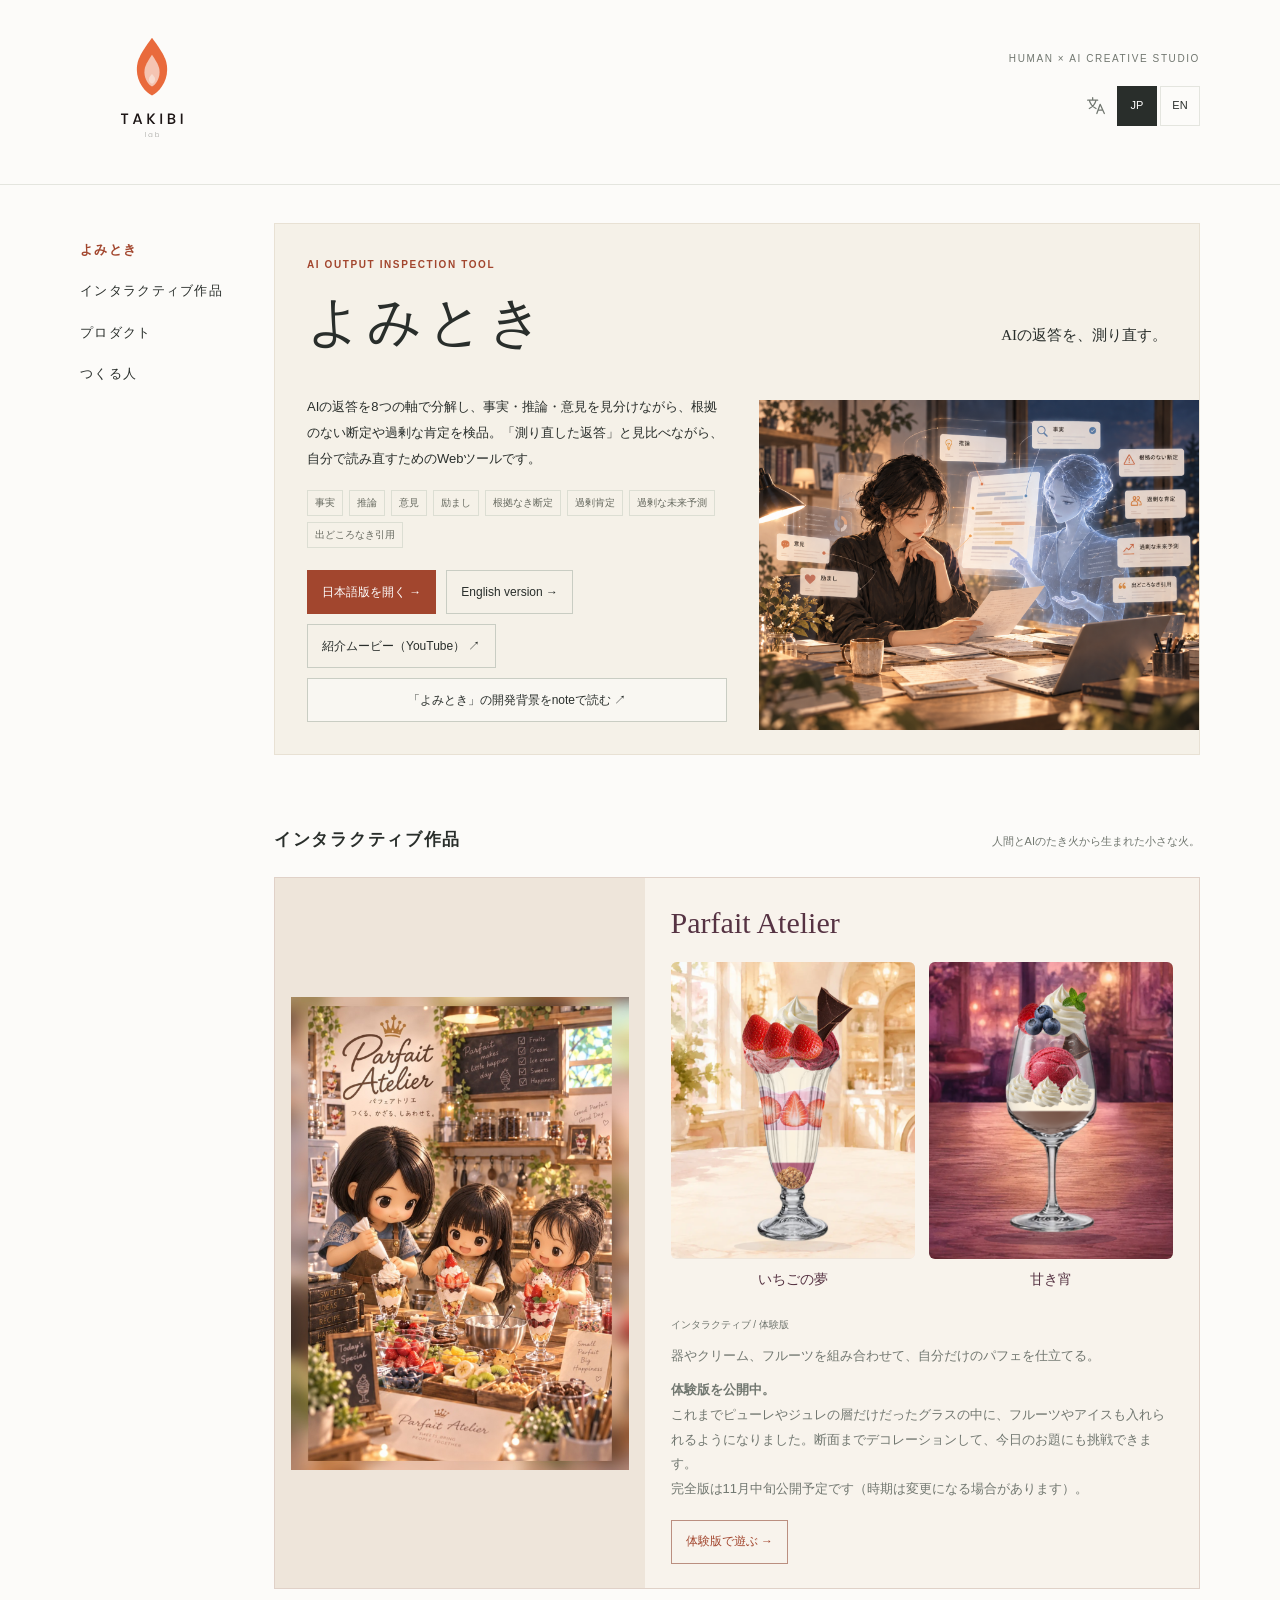
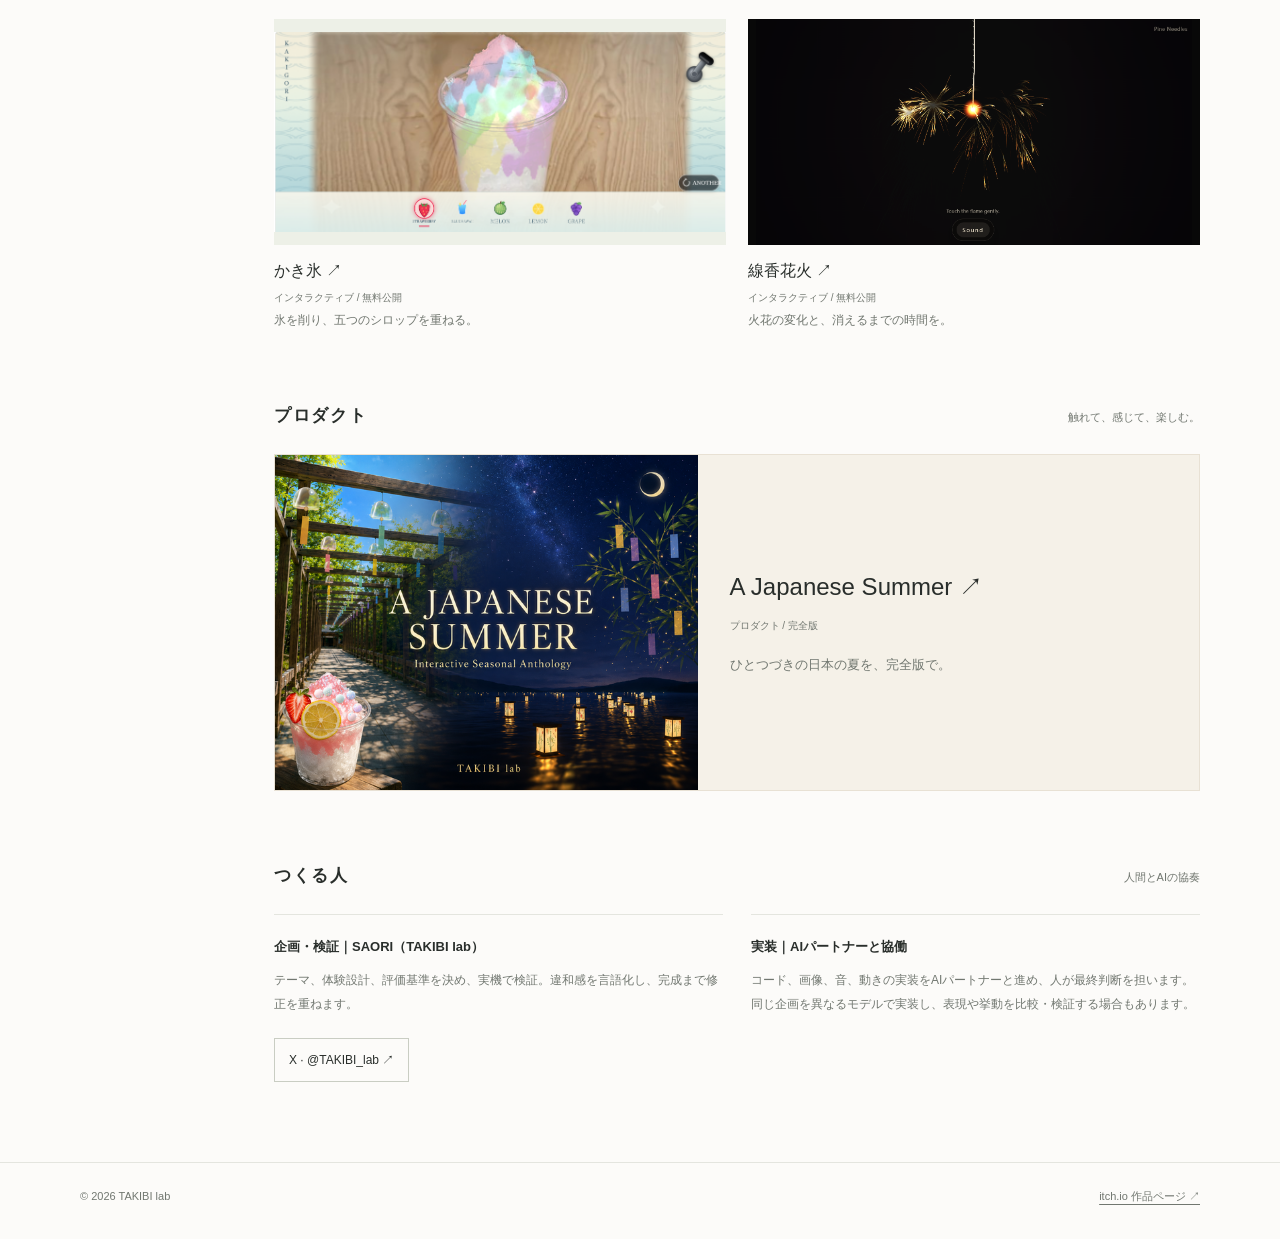
==== index.html @ f7d695b1 "夜の一杯の名前を「甘き宵」に変更" ====
<!doctype html>
<html lang="ja">
<head>
  <meta charset="utf-8">
  <meta name="viewport" content="width=device-width, initial-scale=1">
  <meta name="description" content="人間とAIの協奏から生まれる、TAKIBI labの作品。AI出力検品ツール「よみとき」、インタラクティブ作品、プロダクトを紹介します。">
  <meta name="theme-color" content="#fcfbf9">
  <title>TAKIBI lab｜人間とAIの協奏</title>
  <link rel="alternate" hreflang="ja" href="https://takibi-tools.github.io/takibi-lab/">
  <link rel="alternate" hreflang="en" href="https://takibi-tools.github.io/takibi-lab/index-en.html">
  <link rel="alternate" hreflang="x-default" href="https://takibi-tools.github.io/takibi-lab/">
  <link rel="stylesheet" href="./assets/site.css?v=20260922-parfait-illustration">
</head>

<body>
  <a class="skip-link" href="#main">作品へスキップ</a>
  <header class="site-header" id="top">
    <div class="wrap brand-row">
      <h1 class="brand"><a href="#top"><img src="./assets/takibi-logo-lockup.svg" width="144" height="144" alt="TAKIBI lab"></a></h1>
      <div class="header-tools">
        <p class="label">HUMAN × AI CREATIVE STUDIO</p>
        <nav class="language-switch" aria-label="表示言語">
          <svg class="translation-icon" viewBox="0 0 24 24" aria-hidden="true" fill="none" stroke="currentColor" stroke-width="1.5" stroke-linecap="round" stroke-linejoin="round"><path d="M2 5h12M8 2v3M4 5c1 5 4 8 8 10M12 5c-1 5-4 8-8 10M13 21l4-11 5 11M15 17h5"/></svg>
          <a href="./" lang="ja" hreflang="ja" aria-current="page">JP</a>
          <a href="./index-en.html" lang="en" hreflang="en">EN</a>
        </nav>
      </div>
    </div>
  </header>
  <div class="wrap layout">
    <nav class="side-nav" aria-label="メインナビゲーション">
      <a class="nav-featured" href="#yomitoki">よみとき</a>
      <a href="#works">インタラクティブ作品</a>
      <a href="#products">プロダクト</a>
      <a href="#process">つくる人</a>
    </nav>
    <main id="main">
      <section class="featured" id="yomitoki" aria-labelledby="yomitoki-title">
        <article class="featured-panel">
          <div class="feature-copy">
            <div class="feature-heading">
        <p class="eyebrow">AI OUTPUT INSPECTION TOOL</p>
        <div class="feature-title-row">
          <h2 id="yomitoki-title">よみとき</h2>
          <p class="tagline">AIの返答を、測り直す。</p>
        </div>
            </div>
            <div class="feature-details">
        <p class="description">AIの返答を8つの軸で分解し、事実・推論・意見を見分けながら、根拠のない断定や過剰な肯定を検品。「測り直した返答」と見比べながら、自分で読み直すためのWebツールです。</p>
        <ul class="axes" aria-label="検品する8つの軸">
          <li>事実</li><li>推論</li><li>意見</li><li>励まし</li>
          <li>根拠なき断定</li><li>過剰肯定</li><li>過剰な未来予測</li><li>出どころなき引用</li>
        </ul>
        <div class="button-row">
          <a class="button primary-link" href="https://takibi-tools.github.io/yomitoki/" target="_blank" rel="noopener">日本語版を開く →</a>
          <a class="button" href="./yomitoki-en.html">English version →</a>
          <a class="button" href="https://www.youtube.com/watch?v=TgdlngfoaKg" target="_blank" rel="noopener">紹介ムービー（YouTube） ↗</a>
          <a class="button" href="https://note.com/joyful_seal7155/n/ndeef9d52bc6b" target="_blank" rel="noopener">「よみとき」の開発背景をnoteで読む ↗</a>
        </div>
            </div>
          </div>
          <div class="feature-art">
            <img src="./assets/yomitoki-illustration-v2.png" width="1448" height="1086" alt="人とAIが文章を読み解き、事実・推論・意見など8つの軸で検品するイメージイラスト" fetchpriority="high">
          </div>
        </article>
      </section>
      <section id="works" aria-labelledby="works-title">
        <div class="section-head"><h2 id="works-title">インタラクティブ作品</h2><p>人間とAIのたき火から生まれた小さな火。</p></div>
        <div class="gallery">
          <a class="gallery-card parfait-card" href="./parfait-atelier/">
            <div class="parfait-illustration"><img src="./assets/work-parfait-atelier.jpg" width="1096" height="1536" alt="Parfait Atelierのイラスト。あたたかなカフェで、親子3人がフルーツやクリームを飾りながらパフェを作っている" loading="lazy"></div>
            <div class="parfait-art">
              <h3 class="parfait-title">Parfait Atelier</h3>
              <div class="parfait-gallery">
                <figure><div class="parfait-shot parfait-shot-day"><img src="./assets/work-parfait-cut-day.png" width="759" height="920" style="width:100%;left:0;top:0" alt="いちごの夢。明るいカフェで、グラスの内側に苺の断面を並べ、苺とチョコレート、ベリーソルベを飾ったパフェの実際の制作画面" loading="lazy"></div><figcaption>いちごの夢</figcaption></figure>
                <figure><div class="parfait-shot parfait-shot-night"><img src="./assets/work-parfait-cut-night.png" width="675" height="820" style="width:100%;left:0;top:0" alt="甘き宵。夜の喫茶店で、ワイングラスの中にベリーソルベとホイップを閉じ込め、ブルーベリーとラズベリー、ミントを飾ったパフェの実際の制作画面" loading="lazy"></div><figcaption>甘き宵</figcaption></figure>
              </div>
            </div>
            <div class="parfait-copy">
              <div class="gallery-caption"><span>インタラクティブ / 体験版</span></div>
              <p>器やクリーム、フルーツを組み合わせて、自分だけのパフェを仕立てる。</p>
              <p><strong>体験版を公開中。</strong><br>これまでピューレやジュレの層だけだったグラスの中に、フルーツやアイスも入れられるようになりました。断面までデコレーションして、今日のお題にも挑戦できます。<br>完全版は11月中旬公開予定です（時期は変更になる場合があります）。</p>
              <span class="parfait-link">体験版で遊ぶ →</span>
            </div>
          </a>
          <a class="gallery-card" href="https://takibi-kakigori.netlify.app/" target="_blank" rel="noopener">
            <div class="gallery-image"><img src="./assets/work-kakigori-v2.png" width="1918" height="847" alt="カラフルなかき氷と5種類のシロップを選ぶ体験画面" loading="lazy"></div>
            <div class="gallery-caption"><h3>かき氷 ↗</h3><span>インタラクティブ / 無料公開</span></div>
            <p>氷を削り、五つのシロップを重ねる。</p>
          </a>
          <a class="gallery-card" href="https://takibi-senko-hanabi.netlify.app/" target="_blank" rel="noopener">
            <div class="gallery-image gallery-image-dark"><img src="./assets/work-hanabi-v2.png" width="1481" height="766" alt="暗闇に金色の火花が開く、線香花火の体験画面" loading="lazy"></div>
            <div class="gallery-caption"><h3>線香花火 ↗</h3><span>インタラクティブ / 無料公開</span></div>
            <p>火花の変化と、消えるまでの時間を。</p>
          </a>
        </div>
      </section>

      <section id="products" aria-labelledby="products-title">
        <div class="section-head"><h2 id="products-title">プロダクト</h2><p>触れて、感じて、楽しむ。</p></div>
          <a class="gallery-card product-card" href="https://takibilab.itch.io/" target="_blank" rel="noopener">
            <div class="gallery-image"><img src="./assets/work-summer.png" width="630" height="500" alt="風鈴、七夕、灯籠を描いたA Japanese Summerのカバー" loading="lazy"></div>
            <div class="product-copy"><div class="gallery-caption"><h3>A Japanese Summer ↗</h3><span>プロダクト / 完全版</span></div>
            <p>ひとつづきの日本の夏を、完全版で。</p>
            </div>
          </a>
      </section>

    <section id="process" aria-labelledby="process-title">
      <div class="section-head">
        <h2 id="process-title">つくる人</h2>
        <p>人間とAIの協奏</p>
      </div>
      <div class="process">
        <div class="process-card">
          <h3>企画・検証｜SAORI（TAKIBI lab）</h3>
          <p>テーマ、体験設計、評価基準を決め、実機で検証。違和感を言語化し、完成まで修正を重ねます。</p>
          <div class="button-row"><a class="button" href="https://x.com/TAKIBI_lab" target="_blank" rel="noopener noreferrer">X · @TAKIBI_lab ↗</a></div>
        </div>
        <div class="process-card">
          <h3>実装｜AIパートナーと協働</h3>
          <p>コード、画像、音、動きの実装をAIパートナーと進め、人が最終判断を担います。同じ企画を異なるモデルで実装し、表現や挙動を比較・検証する場合もあります。</p>
        </div>
      </div>
    </section>
    </main>
  </div>

  <footer>
    <div class="wrap">
      <span>© 2026 TAKIBI lab</span>
      <a href="https://takibilab.itch.io/" target="_blank" rel="noopener">itch.io 作品ページ ↗</a>
    </div>
  </footer>
</body>
</html>
---- assets/site.css ----
:root { --paper:#fcfbf9; --ink:#292e2b; --muted:#717770; --line:#e4e5df; --accent:#a2462e; --green:#3f6250; }
    * { box-sizing:border-box; }
    html { scroll-behavior:smooth; scroll-padding-top:28px; }
    body { margin:0; background:var(--paper); color:var(--ink); font-family:-apple-system,BlinkMacSystemFont,"Segoe UI","Noto Sans JP","Hiragino Kaku Gothic ProN","Yu Gothic",sans-serif; line-height:1.8; -webkit-font-smoothing:antialiased; }
    a { color:inherit; text-underline-offset:4px; }
    a:focus-visible { outline:2px solid var(--accent); outline-offset:5px; }
    .wrap { width:min(calc(100% - 72px),1120px); margin-inline:auto; }
    .site-header { padding:16px 0 24px; border-bottom:1px solid var(--line); }
    .brand-row { display:flex; align-items:center; justify-content:space-between; gap:24px; }
    .brand { margin:0; font-size:25px; font-weight:500; letter-spacing:.12em; line-height:1.4; }
    .brand a { display:block; width:144px; text-decoration:none; }
    .brand img { display:block; width:144px; height:auto; }
    .label { margin:0; font-size:10px; letter-spacing:.16em; color:var(--muted); }
    .layout { display:grid; grid-template-columns:150px minmax(0,1fr); gap:44px; padding-top:38px; padding-bottom:80px; }
    .side-nav { align-self:start; position:sticky; top:32px; padding-top:6px; }
    .side-nav a { display:block; width:fit-content; padding:9px 0; font-size:13px; text-decoration:none; letter-spacing:.1em; }
    .side-nav a:hover { color:var(--accent); }
    .side-note { margin:34px 0 0; font-size:11px; line-height:2; color:var(--muted); }
    main { min-width:0; }
    section + section { margin-top:70px; }
    .section-head { display:flex; align-items:baseline; justify-content:space-between; gap:16px; margin-bottom:22px; }
    .section-head h2 { margin:0; font-size:17px; font-weight:600; letter-spacing:.1em; }
    .section-head p { margin:0; color:var(--muted); font-size:11px; }
    .gallery { display:grid; grid-template-columns:repeat(2,minmax(0,1fr)); gap:30px 22px; }
    .gallery-card { display:block; text-decoration:none; min-width:0; }
    .gallery-image { overflow:hidden; background:#f0eee7; aspect-ratio:4/3; }
    .gallery-image img { display:block; width:100%; height:100%; object-fit:cover; transition:transform .3s ease; }
    .gallery-card:hover img { transform:scale(1.025); }
    #works .gallery-image { aspect-ratio:2/1; background:#edf0e7; }
    #works .gallery-image-dark { background:#080808; }
    #works .gallery-image img { object-fit:contain; }
    #works .gallery-card:hover img { transform:none; }
    .parfait-card { grid-column:1 / -1; display:grid; grid-template-columns:minmax(0,.8fr) minmax(0,1.2fr); grid-template-areas:"illustration art" "illustration copy"; border:1px solid #e0d1c8; background:#f8f3ec; }
    .parfait-illustration { grid-area:illustration; display:flex; align-items:center; justify-content:center; min-width:0; padding:16px; background:#eee5da; }
    .parfait-illustration img { display:block; width:100%; height:auto; }
    .parfait-art { grid-area:art; align-self:end; min-width:0; padding:24px 26px 0; background:#f8f3ec; }
    .parfait-title { margin:0 0 18px; color:#563343; font-family:"Yu Mincho","Hiragino Mincho ProN",serif; font-size:30px; font-weight:500; line-height:1.4; }
    .parfait-gallery { display:grid; grid-template-columns:repeat(2,minmax(0,1fr)); gap:14px; }
    .parfait-gallery figure { min-width:0; margin:0; }
    .parfait-shot { position:relative; overflow:hidden; border-radius:6px; background:#eee5da; }
    .parfait-shot img { position:absolute; display:block; max-width:none; height:auto; }
    /* Show each original screenshot's café canvas, preserving its pixels and proportions. */
    .parfait-shot-day { aspect-ratio:532/645; }
    .parfait-shot-day img { width:140.414%; left:-19.549%; top:-9.613%; }
    .parfait-shot-night { aspect-ratio:557/677; }
    .parfait-shot-night img { width:151.706%; left:-25.314%; top:-9.158%; }
    .parfait-gallery figcaption { margin-top:10px; color:#563343; text-align:center; font-family:"Yu Mincho","Hiragino Mincho ProN",serif; font-size:14px; line-height:1.6; }
    .parfait-copy { grid-area:copy; display:grid; grid-template-columns:1fr; align-content:start; min-width:0; padding:24px 26px; }
    .parfait-copy .gallery-caption, .parfait-copy p { grid-column:1; }
    .parfait-copy .gallery-caption { margin:0; gap:8px; }
    .parfait-card .parfait-copy p { margin-top:10px; font-size:13px; line-height:1.9; }
    .parfait-link { grid-column:1; justify-self:start; display:inline-flex; align-items:center; min-height:44px; margin-top:18px; padding:9px 14px; border:1px solid #bb8f80; color:var(--accent); font-size:12px; }
    .parfait-card:hover .parfait-link { border-color:var(--accent); }
    .gallery-caption { display:flex; align-items:baseline; justify-content:space-between; gap:12px; margin-top:12px; }
    .gallery-caption h3 { margin:0; font-size:16px; font-weight:550; }
    .gallery-caption span { color:var(--muted); font-size:10px; white-space:nowrap; }
    .gallery-card p { margin:3px 0 0; font-size:12px; color:var(--muted); }
    .eyebrow { margin:0 0 10px; color:var(--accent); font-size:10px; font-weight:600; letter-spacing:.16em; }
    .tagline { margin:8px 0 0; font-size:15px; }
    .description { margin:18px 0 0; font-size:13px; line-height:2; }
    .axes { display:flex; flex-wrap:wrap; gap:6px; margin:18px 0 0; padding:0; list-style:none; }
    .axes li { font-size:10px; color:#66695f; border:1px solid #dcded3; padding:3px 7px; }
    .button-row { display:flex; flex-wrap:wrap; gap:10px; margin-top:22px; }
    .button { display:inline-flex; align-items:center; justify-content:center; min-height:44px; max-width:100%; padding:10px 14px; border:1px solid #c9cdc3; text-align:center; text-decoration:none; font-size:12px; line-height:1.7; }
    .button.primary-link { background:var(--ink); border-color:var(--ink); color:white; }
    .button:hover { border-color:var(--accent); }
    .process { display:grid; grid-template-columns:1fr 1fr; gap:28px; }
    .process-card { border-top:1px solid var(--line); padding-top:20px; }
    .process-card h3 { margin:0; font-size:13px; font-weight:600; }
    .process-card p { margin:10px 0 0; color:var(--muted); font-size:12px; line-height:2; }
    footer { border-top:1px solid var(--line); padding:24px 0 32px; color:var(--muted); font-size:11px; }
    footer .wrap { display:flex; justify-content:space-between; gap:20px; }
    .skip-link { position:absolute; top:-80px; left:20px; padding:12px; background:white; z-index:2; }
    .skip-link:focus { top:8px; }
    @media (max-width:800px) {
      .wrap { width:calc(100% - 40px); }
      .layout { grid-template-columns:112px minmax(0,1fr); gap:24px; }
      .parfait-copy { grid-template-columns:1fr; padding:24px; }
      .parfait-link { grid-column:1; grid-row:auto; justify-self:start; margin-top:18px; }
      .gallery { gap:24px 16px; }
      .gallery-caption { flex-wrap:wrap; gap:2px 10px; }
    }
    @media (max-width:1050px) {
      .parfait-card { grid-template-columns:1fr; grid-template-areas:"illustration" "art" "copy"; }
      .parfait-illustration { padding:22px; }
      .parfait-illustration img { max-width:340px; }
    }
    @media (max-width:600px) {
      .site-header { padding:12px 0 20px; }
      .brand-row { gap:16px; }
      .brand { font-size:22px; }
      .brand a, .brand img { width:120px; }
      .label { max-width:110px; font-size:8px; line-height:1.8; text-align:right; }
      .layout { display:block; padding-top:0; padding-bottom:48px; }
      .side-nav { position:static; display:flex; flex-wrap:wrap; gap:4px 24px; padding:14px 0 24px; }
      .side-nav a { font-size:12px; min-height:44px; }
      .side-note { display:none; }
      .gallery { gap:26px 14px; }
      .gallery-caption h3 { font-size:14px; }
      .gallery-caption span { font-size:9px; }
      .gallery-card p { font-size:11px; }
      .parfait-copy { padding:22px 18px; }
      .parfait-art { padding:22px 18px 0; }
      .parfait-title { font-size:26px; }
      .parfait-gallery { gap:10px; }
      .parfait-gallery figcaption { font-size:12px; }
      .section-head { gap:10px; flex-wrap:wrap; margin-bottom:18px; }
      .section-head h2 { font-size:16px; }
      section + section { margin-top:48px; }
      .process { grid-template-columns:1fr; gap:16px; }
      footer .wrap { flex-wrap:wrap; }
    }
    @media (max-width:360px) { .gallery { grid-template-columns:1fr; } }
    @media (prefers-reduced-motion:reduce) { html { scroll-behavior:auto; } * { transition:none !important; } }

    .side-nav .nav-featured { color:var(--accent); font-weight:650; }
    .featured-panel { display:grid; grid-template-columns:1.1fr 1fr; grid-template-areas:"heading heading" "details art"; background:#f5f1e8; border:1px solid #e8e1d4; }
    .feature-copy { display:contents; }
    .feature-heading { grid-area:heading; min-width:0; padding:32px 32px 18px; }
    .feature-details { grid-area:details; min-width:0; padding:0 32px 32px; }
    .feature-copy .eyebrow { margin-bottom:14px; }
    .feature-title-row { display:flex; align-items:baseline; justify-content:space-between; flex-wrap:wrap; gap:10px 24px; }
    .feature-title-row h2, .feature-title-row .tagline { font-family:"Yu Mincho","Hiragino Mincho ProN",serif; }
    .feature-copy h2 { margin:0; font-size:clamp(40px,4.2vw,56px); font-weight:500; line-height:1.3; letter-spacing:.1em; }
    .feature-copy .tagline { margin:0 0 0 auto; max-width:100%; text-align:right; font-size:15px; }
    .feature-copy .description { font-size:13px; }
    .feature-copy .button.primary-link { background:var(--accent); border-color:var(--accent); }
    .feature-copy .button-row { gap:10px; }
    .feature-copy .button { font-size:12px; }
    .feature-copy .button:last-child { flex-basis:100%; background:rgba(255,255,255,.4); }
    .feature-art { grid-area:art; display:flex; align-items:center; min-width:0; overflow:hidden; }
    .feature-art img { display:block; width:100%; height:auto; }
    .gallery { grid-template-columns:repeat(2,minmax(0,1fr)); }
    .gallery-caption { align-items:flex-start; flex-direction:column; gap:3px; }
    @media (max-width:1050px) {
      .featured-panel { grid-template-columns:1fr; grid-template-areas:"heading" "art" "details"; }
      .feature-art { justify-content:center; }
      .feature-art img { width:min(100%,600px); }
      .feature-copy .button:last-child { flex-basis:auto; }
    }
    @media (max-width:600px) {
      .feature-heading { padding:25px 20px 18px; }
      .feature-details { padding:0 20px 25px; }
      .feature-copy h2 { font-size:44px; }
      .feature-copy .tagline { font-size:14px; }
      .feature-copy .button:last-child { flex-basis:100%; }
      .feature-art { max-height:none; }
      .gallery { grid-template-columns:repeat(2,minmax(0,1fr)); }
    }
    @media (max-width:360px) {
      .gallery { grid-template-columns:1fr; }
      .feature-heading { padding:22px 16px 18px; }
      .feature-details { padding:0 16px 22px; }
      .feature-copy h2 { font-size:38px; }
    }
  
    .header-tools { display:flex; flex-direction:column; align-items:flex-end; gap:18px; }
    .language-switch { display:flex; align-items:center; gap:3px; font-size:11px; }
    .translation-icon { width:20px; height:20px; margin-right:8px; color:var(--muted); }
    .language-switch a { display:inline-flex; align-items:center; justify-content:center; min-width:40px; min-height:40px; padding:6px; text-decoration:none; border:1px solid var(--line); }
    .language-switch a[aria-current="page"] { background:var(--ink); color:white; border-color:var(--ink); }
    .language-switch a:hover { border-color:var(--accent); }
    .product-card { display:grid; grid-template-columns:minmax(0,.9fr) minmax(0,1fr); align-items:center; gap:32px; background:#f5f1e8; border:1px solid #e8e1d4; }
    .product-card .gallery-image { aspect-ratio:630/500; }
    .product-copy { min-width:0; padding:24px 28px 24px 0; }
    .product-copy .gallery-caption { margin:0; gap:12px; }
    .product-copy .gallery-caption h3 { font-size:24px; font-weight:500; line-height:1.5; }
    .product-copy p { margin-top:18px; font-size:13px; }
    .gallery-caption span { white-space:normal; }
    html[lang="en"] .side-nav a { letter-spacing:.02em; }
    html[lang="en"] .feature-copy h2 { letter-spacing:.03em; }
    @media (max-width:600px) {
      .header-tools { gap:14px; }
      .side-nav { gap:4px 18px; }
      .product-card { grid-template-columns:1fr; gap:0; }
      .product-copy { padding:22px; }
      .product-copy .gallery-caption h3 { font-size:22px; }
      .product-copy p { margin-top:12px; }
    }
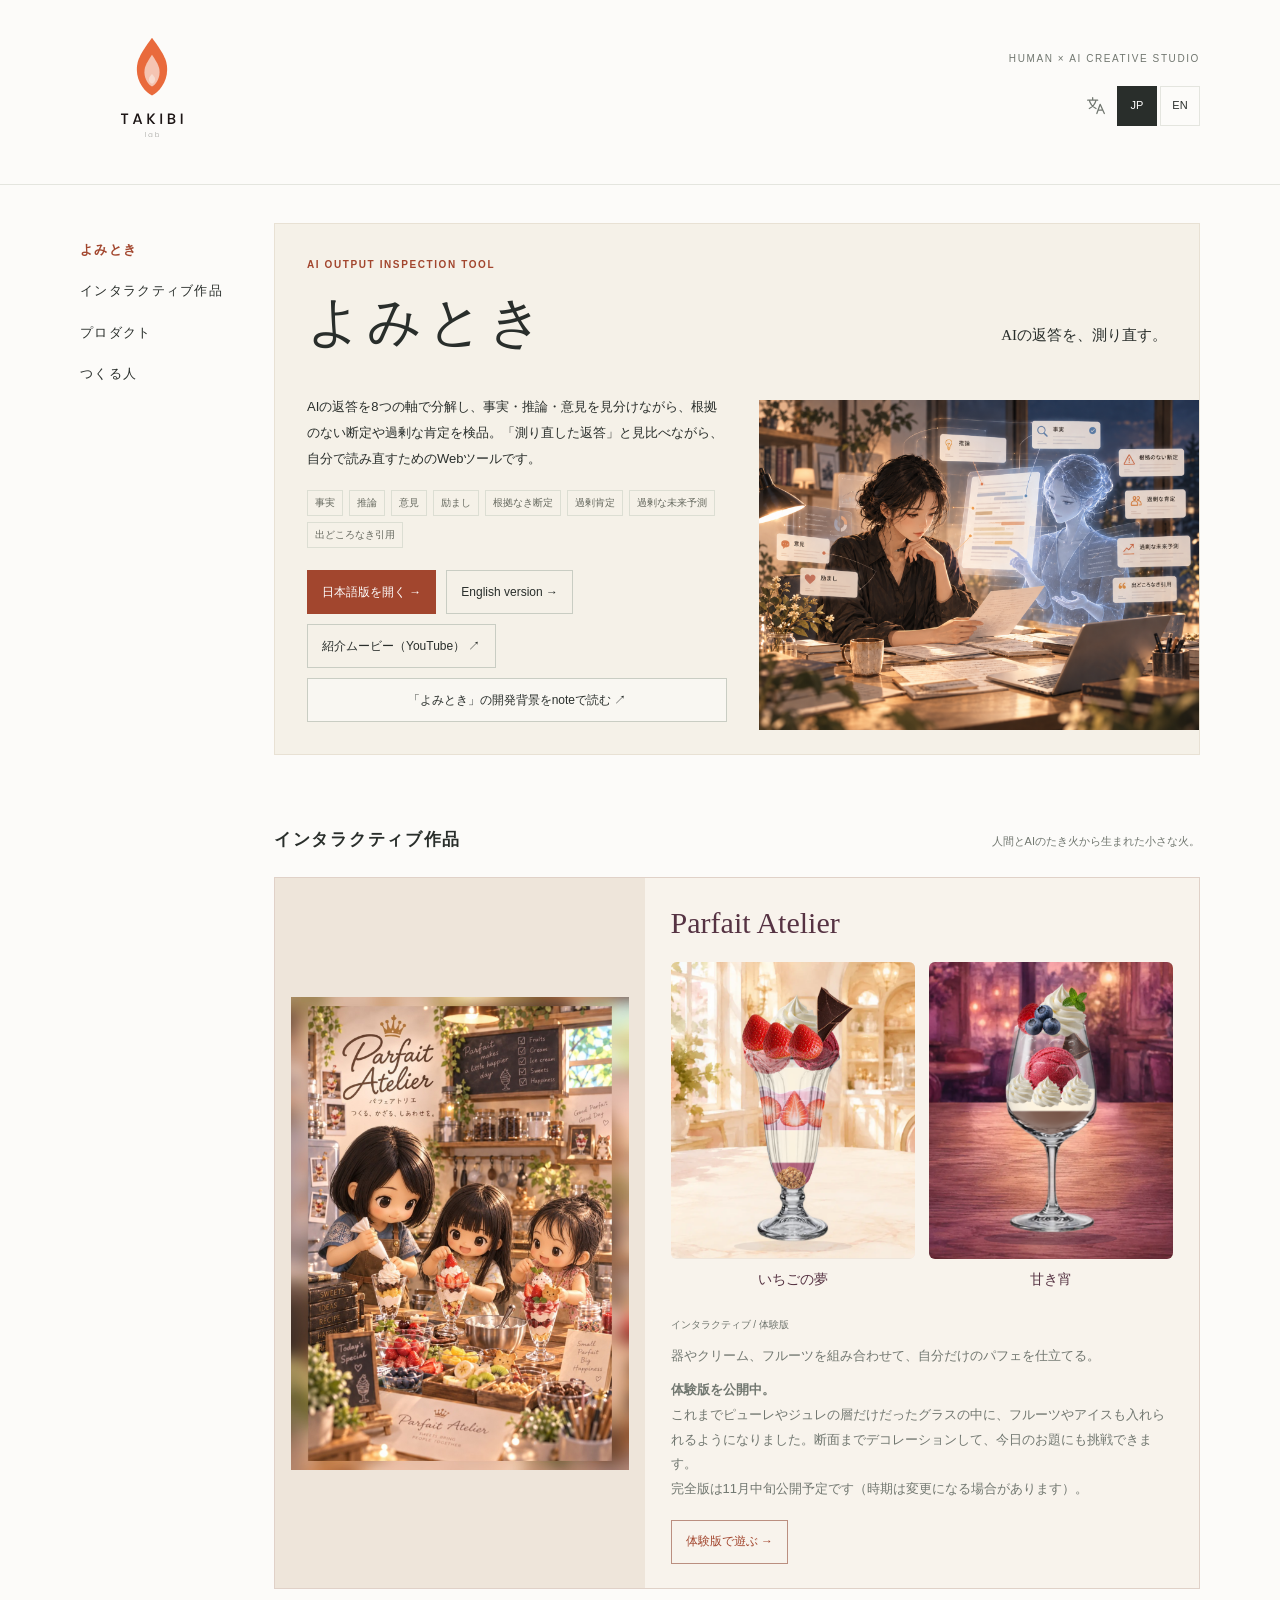
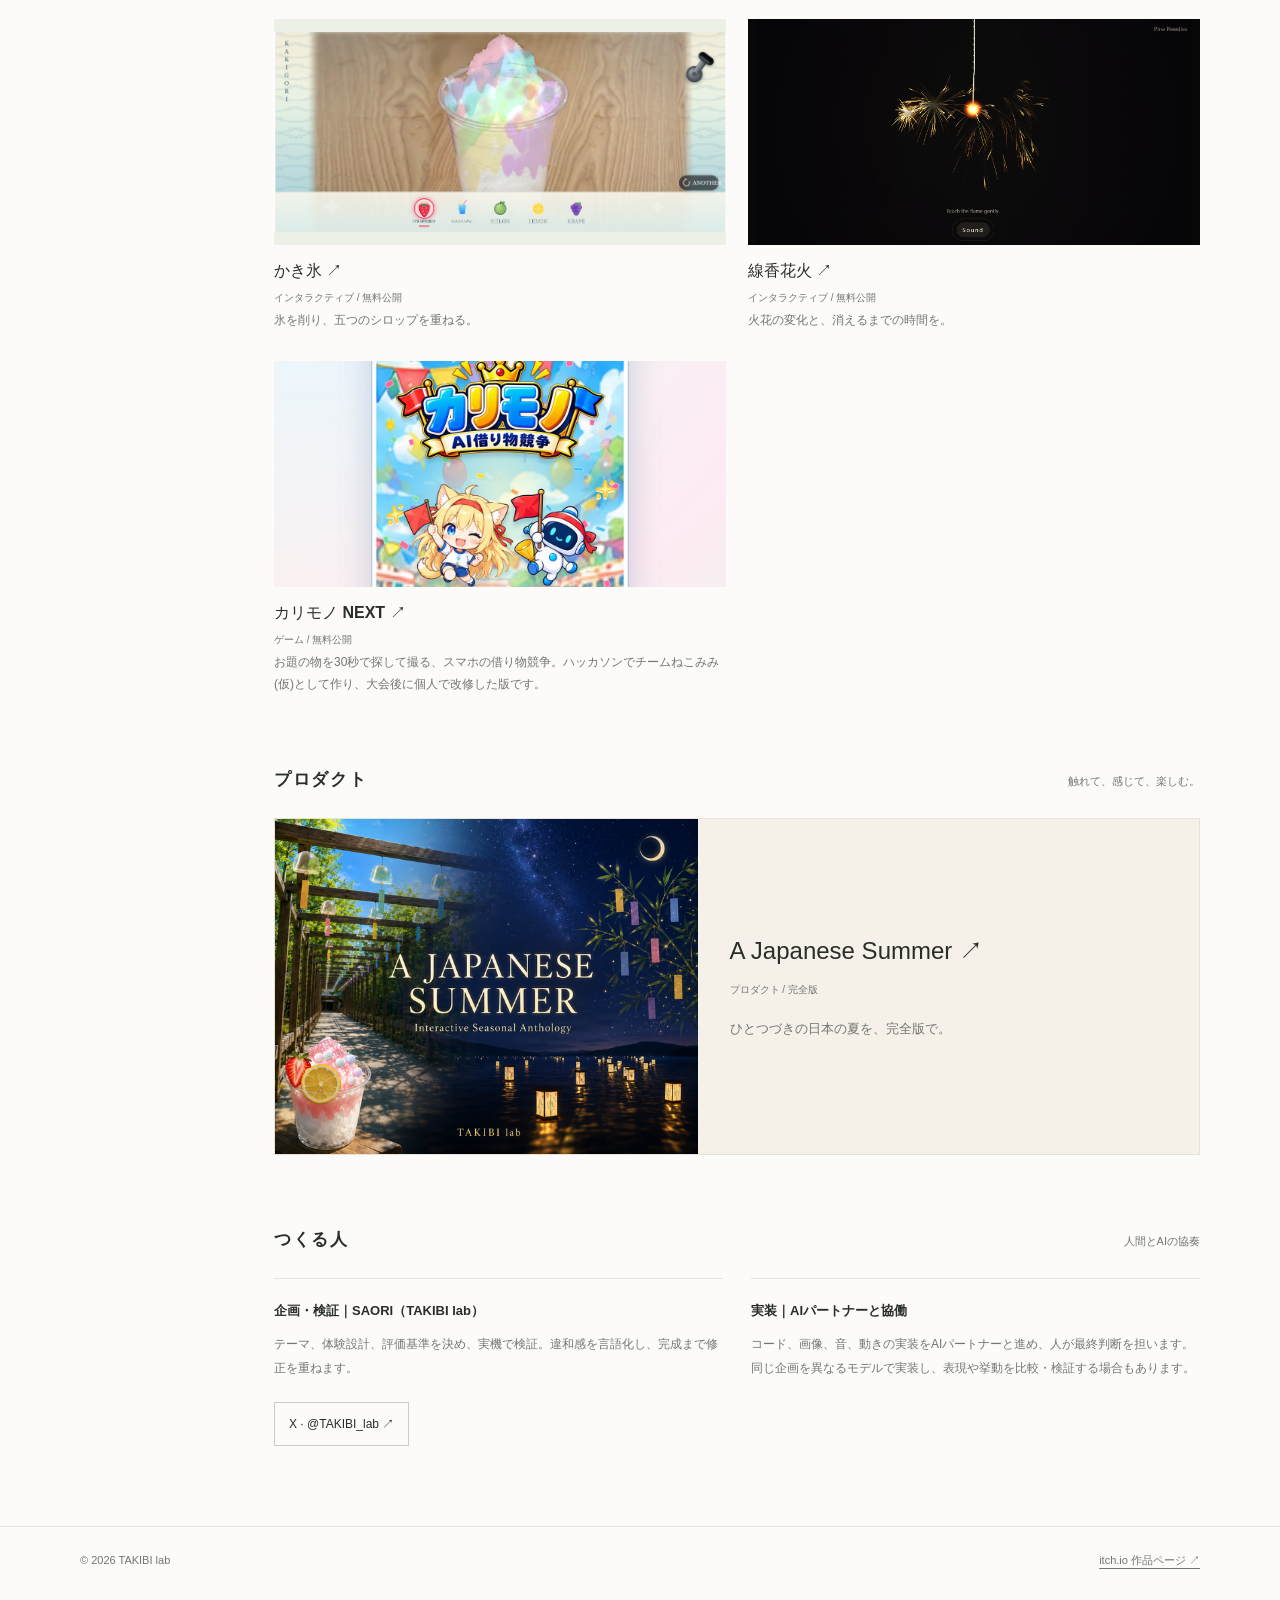
==== commit 8a9c4e47: "カリモノ NEXTを作品一覧に追加 ハッカソンでチームねこみみ(仮)として作り、大会後に個人で改修した 借り物競争ゲームへのリンクを、日本語版と英語版の作品一覧に足した。 カード画像はゲームのタイトル" ====
--- a/index.html
+++ b/index.html
@@ -93,6 +93,11 @@
             <div class="gallery-caption"><h3>線香花火 ↗</h3><span>インタラクティブ / 無料公開</span></div>
             <p>火花の変化と、消えるまでの時間を。</p>
           </a>
+          <a class="gallery-card" href="https://karimono-next.st066053.chatgpt.site/" target="_blank" rel="noopener">
+            <div class="gallery-image"><img src="./assets/work-karimono-next.jpg" width="1200" height="600" alt="カリモノ AI借り物競争のタイトル画面。旗を振るねこ耳の女の子とロボットが運動会の会場ではしゃいでいる" loading="lazy"></div>
+            <div class="gallery-caption"><h3>カリモノ NEXT ↗</h3><span>ゲーム / 無料公開</span></div>
+            <p>お題の物を30秒で探して撮る、スマホの借り物競争。ハッカソンでチームねこみみ(仮)として作り、大会後に個人で改修した版です。</p>
+          </a>
         </div>
       </section>
 
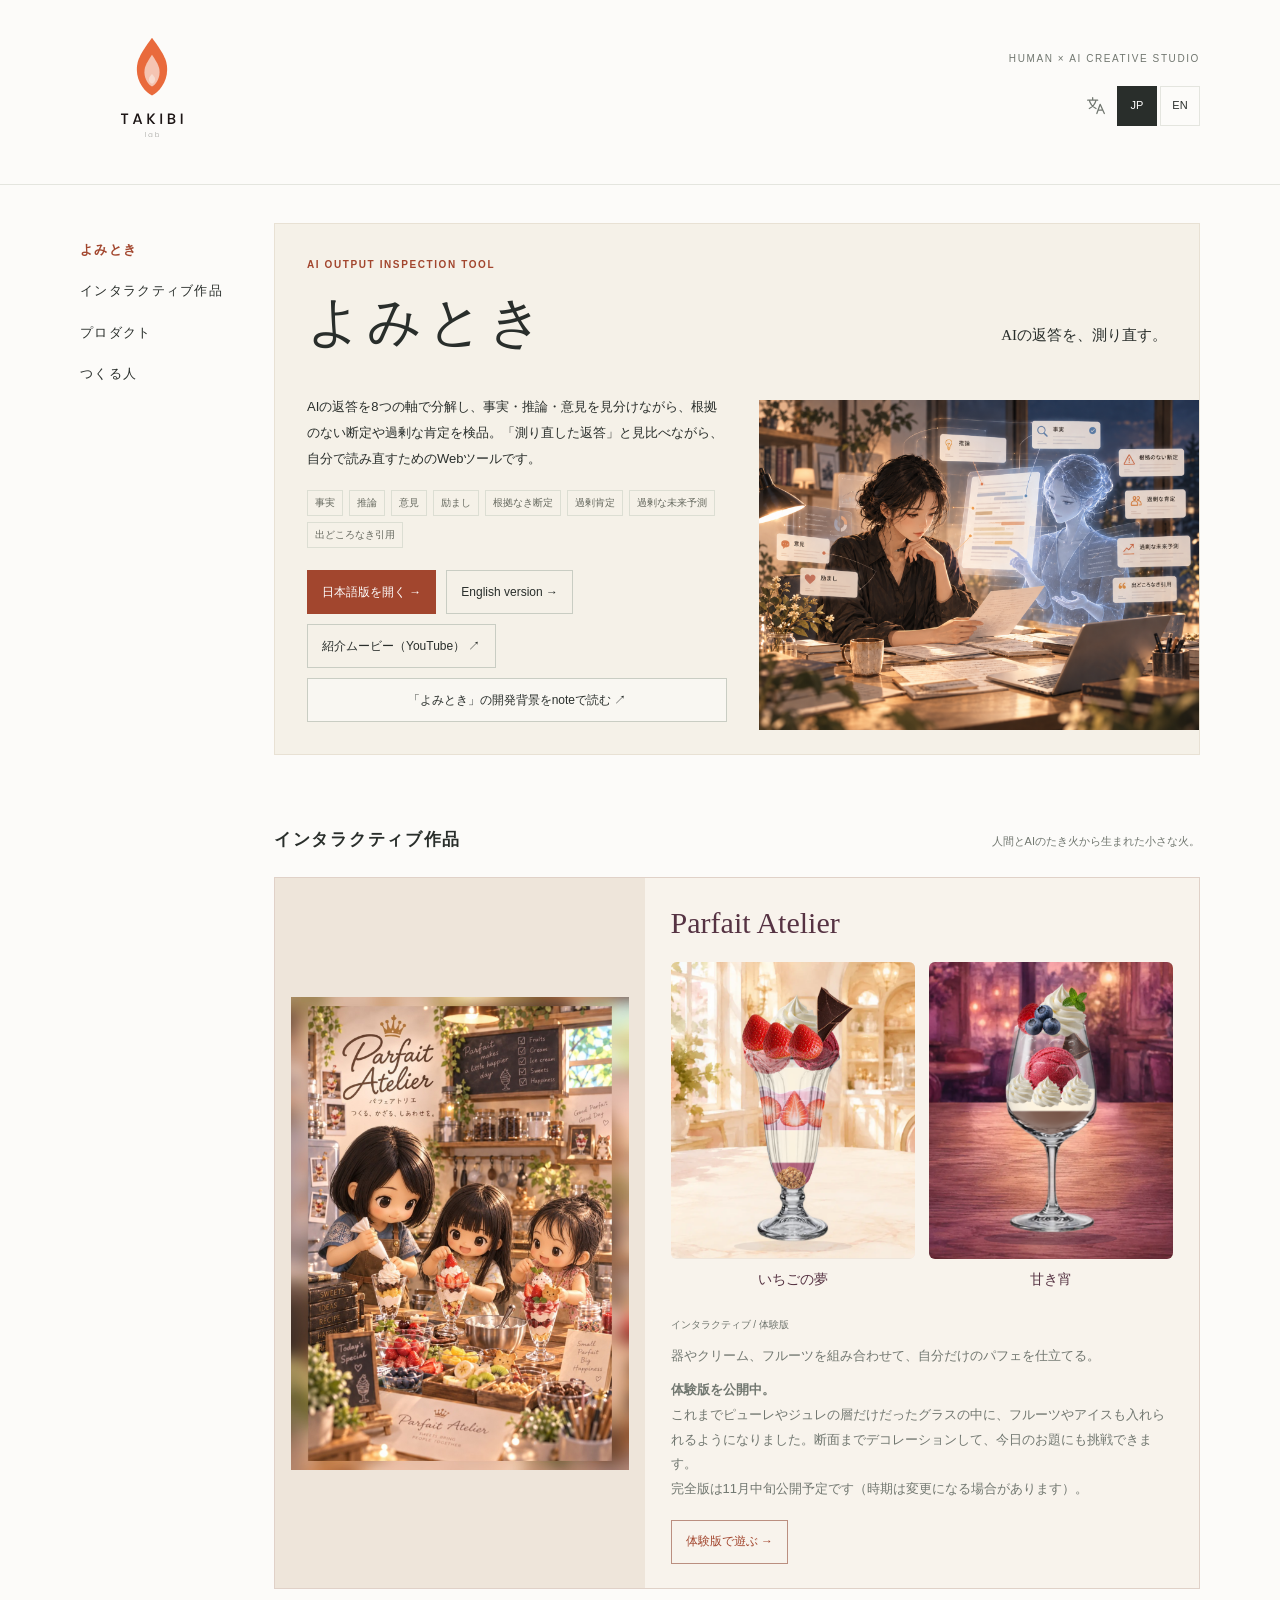
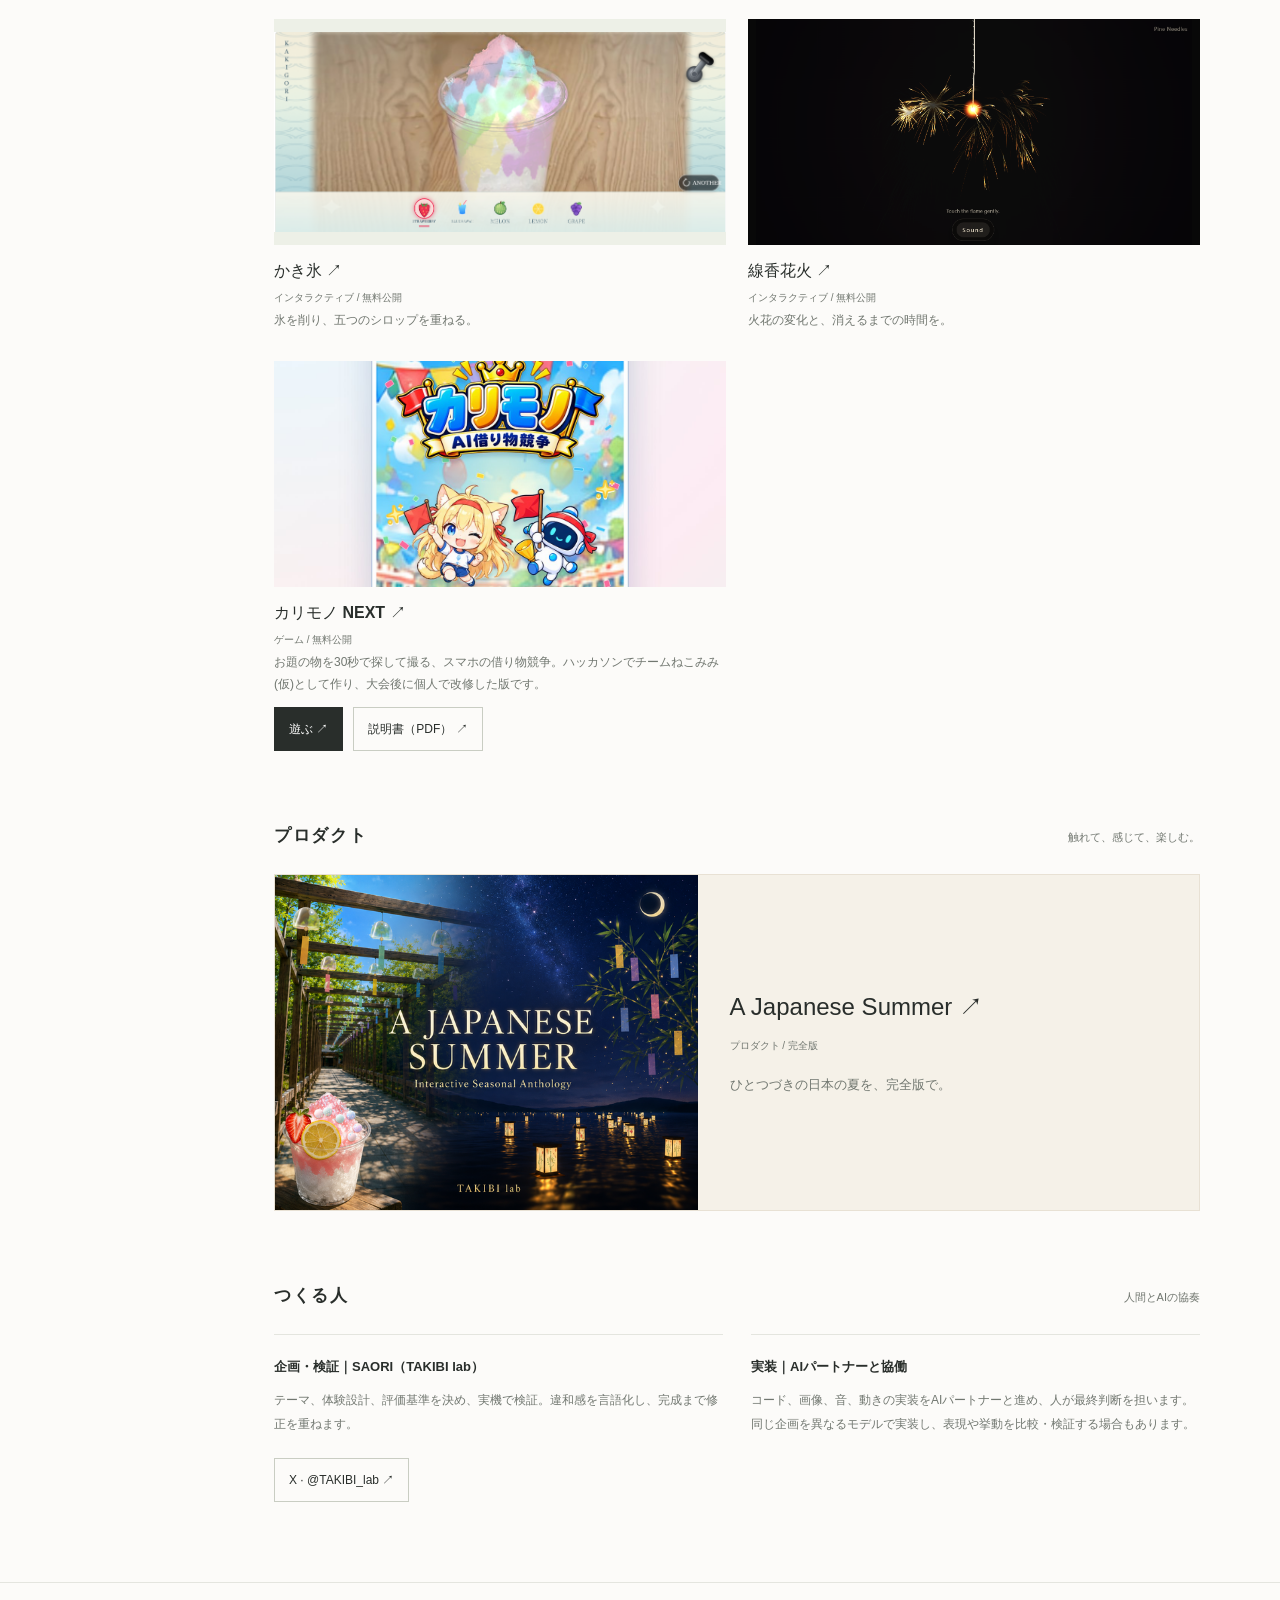
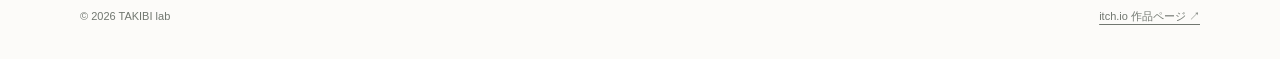
==== commit 081af2a0: "カリモノ NEXTのカードに遊ぶボタンと説明書PDFを追加 ハッカソン発表時の説明資料をカリモノ NEXT向けに直したPDFを置いた。 QRの行き先をカリモノ NEXTの公開URLに変え、判定の説明を" ====
--- a/index.html
+++ b/index.html
@@ -9,7 +9,7 @@
   <link rel="alternate" hreflang="ja" href="https://takibi-tools.github.io/takibi-lab/">
   <link rel="alternate" hreflang="en" href="https://takibi-tools.github.io/takibi-lab/index-en.html">
   <link rel="alternate" hreflang="x-default" href="https://takibi-tools.github.io/takibi-lab/">
-  <link rel="stylesheet" href="./assets/site.css?v=20260922-parfait-illustration">
+  <link rel="stylesheet" href="./assets/site.css?v=20261025-karimono-next">
 </head>
 
 <body>
@@ -93,11 +93,14 @@
             <div class="gallery-caption"><h3>線香花火 ↗</h3><span>インタラクティブ / 無料公開</span></div>
             <p>火花の変化と、消えるまでの時間を。</p>
           </a>
-          <a class="gallery-card" href="https://karimono-next.st066053.chatgpt.site/" target="_blank" rel="noopener">
-            <div class="gallery-image"><img src="./assets/work-karimono-next.jpg" width="1200" height="600" alt="カリモノ AI借り物競争のタイトル画面。旗を振るねこ耳の女の子とロボットが運動会の会場ではしゃいでいる" loading="lazy"></div>
-            <div class="gallery-caption"><h3>カリモノ NEXT ↗</h3><span>ゲーム / 無料公開</span></div>
+          <div class="gallery-card karimono-card">
+            <a class="card-link" href="https://karimono-next.st066053.chatgpt.site/" target="_blank" rel="noopener">
+              <div class="gallery-image"><img src="./assets/work-karimono-next.jpg" width="1200" height="600" alt="カリモノ AI借り物競争のタイトル画面。旗を振るねこ耳の女の子とロボットが運動会の会場ではしゃいでいる" loading="lazy"></div>
+              <div class="gallery-caption"><h3>カリモノ NEXT ↗</h3><span>ゲーム / 無料公開</span></div>
+            </a>
             <p>お題の物を30秒で探して撮る、スマホの借り物競争。ハッカソンでチームねこみみ(仮)として作り、大会後に個人で改修した版です。</p>
-          </a>
+            <div class="button-row"><a class="button primary-link" href="https://karimono-next.st066053.chatgpt.site/" target="_blank" rel="noopener">遊ぶ ↗</a><a class="button" href="./assets/karimono-next-guide.pdf" target="_blank" rel="noopener">説明書（PDF） ↗</a></div>
+          </div>
         </div>
       </section>
 
--- a/assets/site.css
+++ b/assets/site.css
@@ -26,6 +26,8 @@
     .gallery-image { overflow:hidden; background:#f0eee7; aspect-ratio:4/3; }
     .gallery-image img { display:block; width:100%; height:100%; object-fit:cover; transition:transform .3s ease; }
     .gallery-card:hover img { transform:scale(1.025); }
+    .card-link { display:block; color:inherit; text-decoration:none; }
+    .karimono-card .button-row { margin-top:12px; }
     #works .gallery-image { aspect-ratio:2/1; background:#edf0e7; }
     #works .gallery-image-dark { background:#080808; }
     #works .gallery-image img { object-fit:contain; }
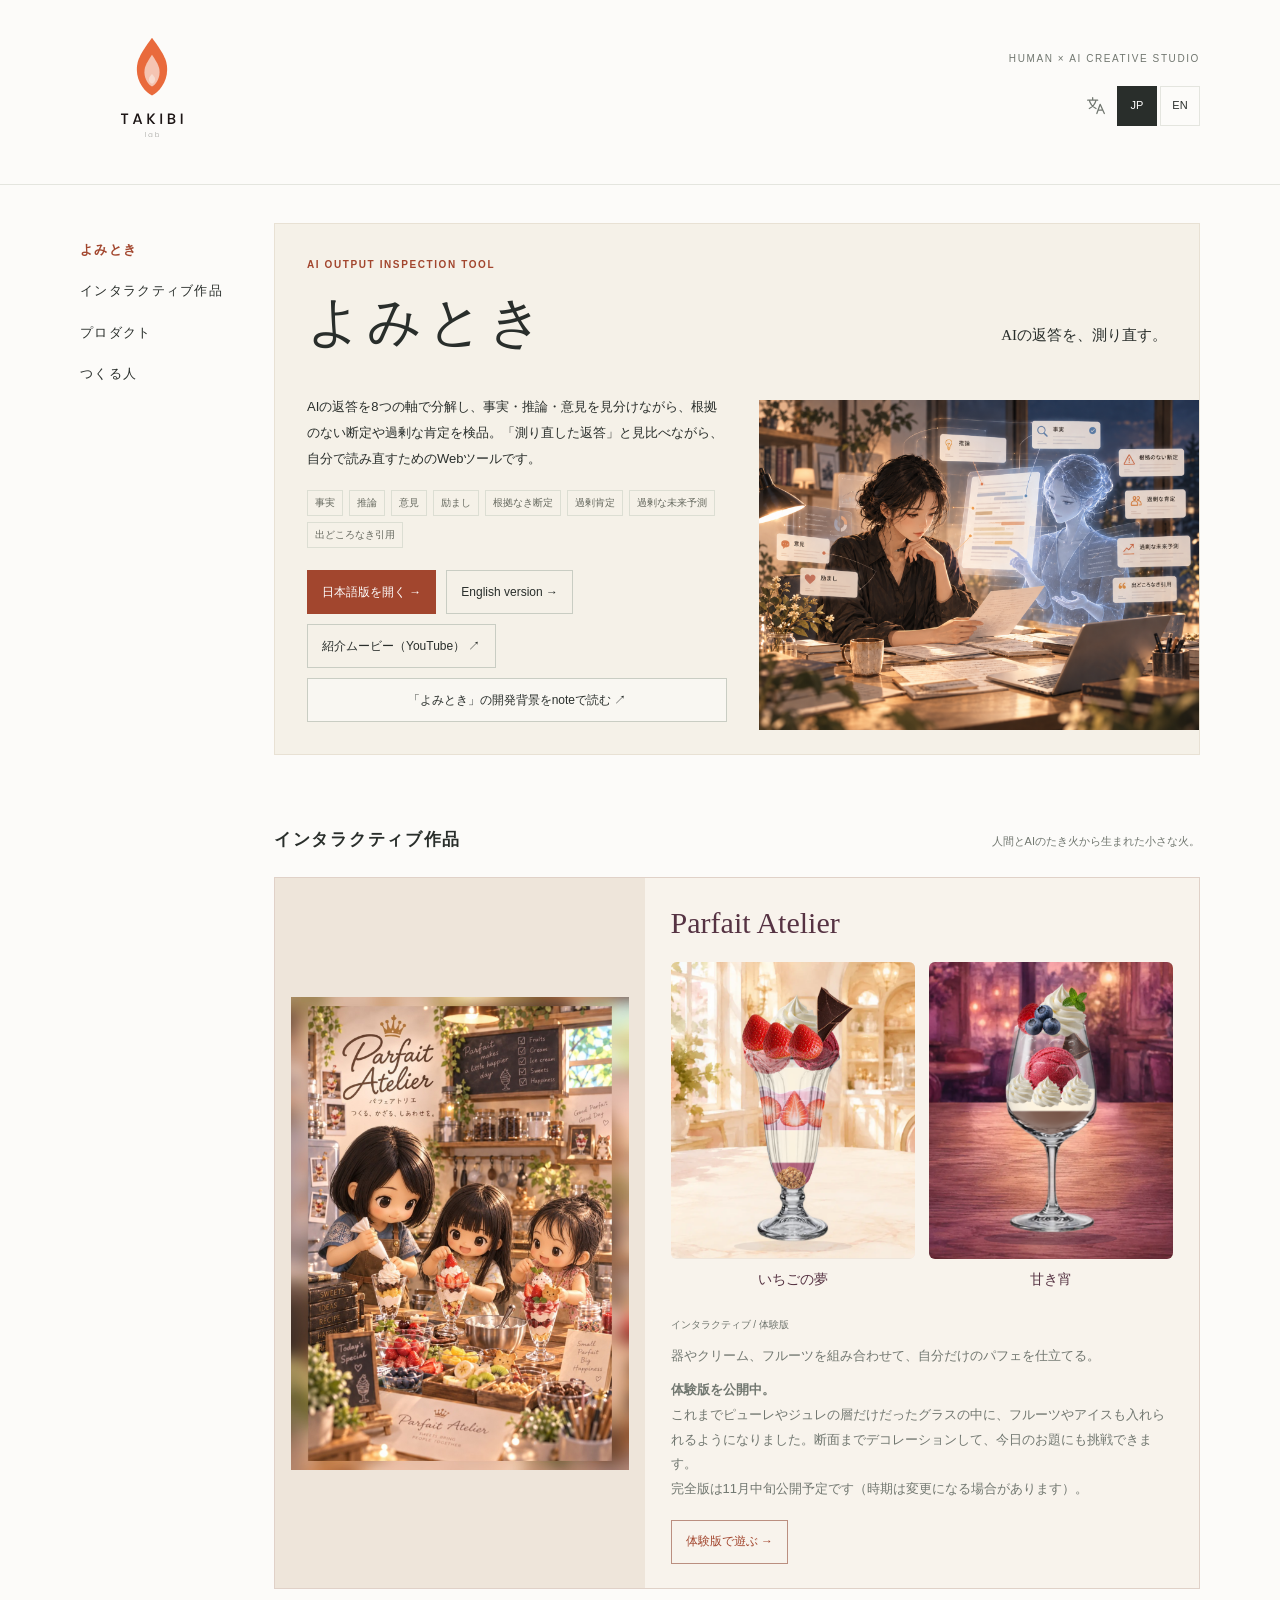
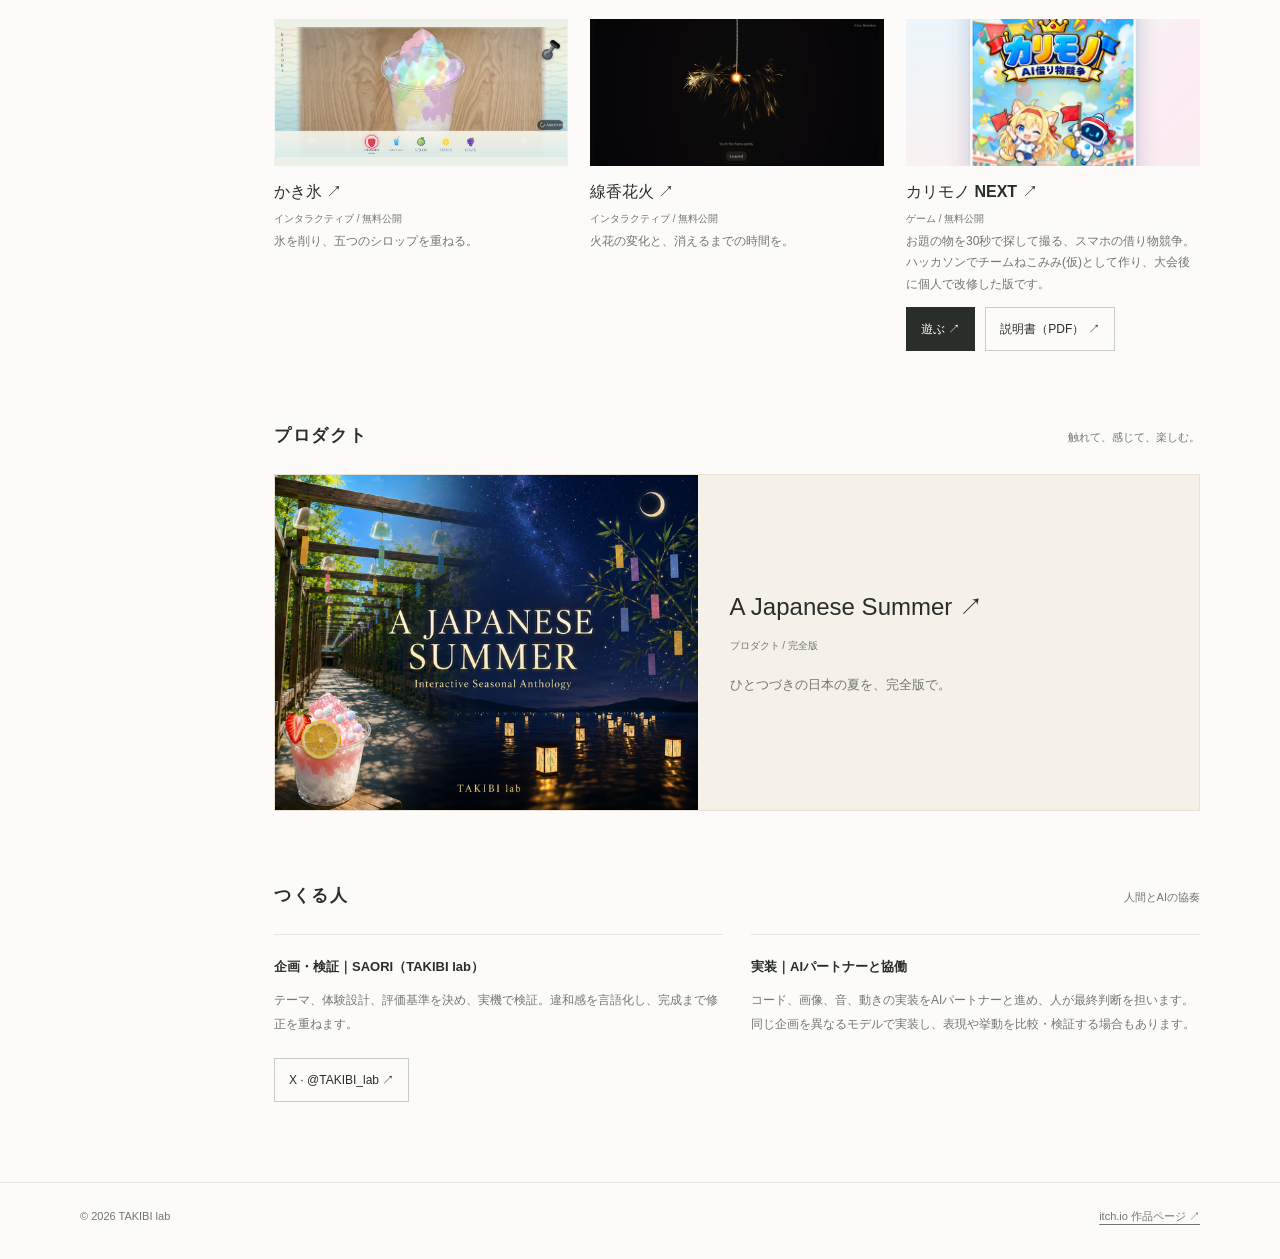
==== commit ec75d95f: "広い画面では作品一覧を3列にする 小さな作品が2列だと、作品を足すたびに半端な段が増えて縦に伸びる。 1051px以上では3列に並べ、パフェなど横いっぱいのカードはそのまま残す。 タブレットとスマホは" ====
--- a/index.html
+++ b/index.html
@@ -9,7 +9,7 @@
   <link rel="alternate" hreflang="ja" href="https://takibi-tools.github.io/takibi-lab/">
   <link rel="alternate" hreflang="en" href="https://takibi-tools.github.io/takibi-lab/index-en.html">
   <link rel="alternate" hreflang="x-default" href="https://takibi-tools.github.io/takibi-lab/">
-  <link rel="stylesheet" href="./assets/site.css?v=20261025-karimono-next">
+  <link rel="stylesheet" href="./assets/site.css?v=20261025-three-columns">
 </head>
 
 <body>
--- a/assets/site.css
+++ b/assets/site.css
@@ -179,3 +179,7 @@
       .product-copy .gallery-caption h3 { font-size:22px; }
       .product-copy p { margin-top:12px; }
     }
+    /* 広い画面では小さな作品を3列に並べ、作品が増えても縦に伸びすぎないようにする。 */
+    @media (min-width:1051px) {
+      #works .gallery { grid-template-columns:repeat(3,minmax(0,1fr)); }
+    }
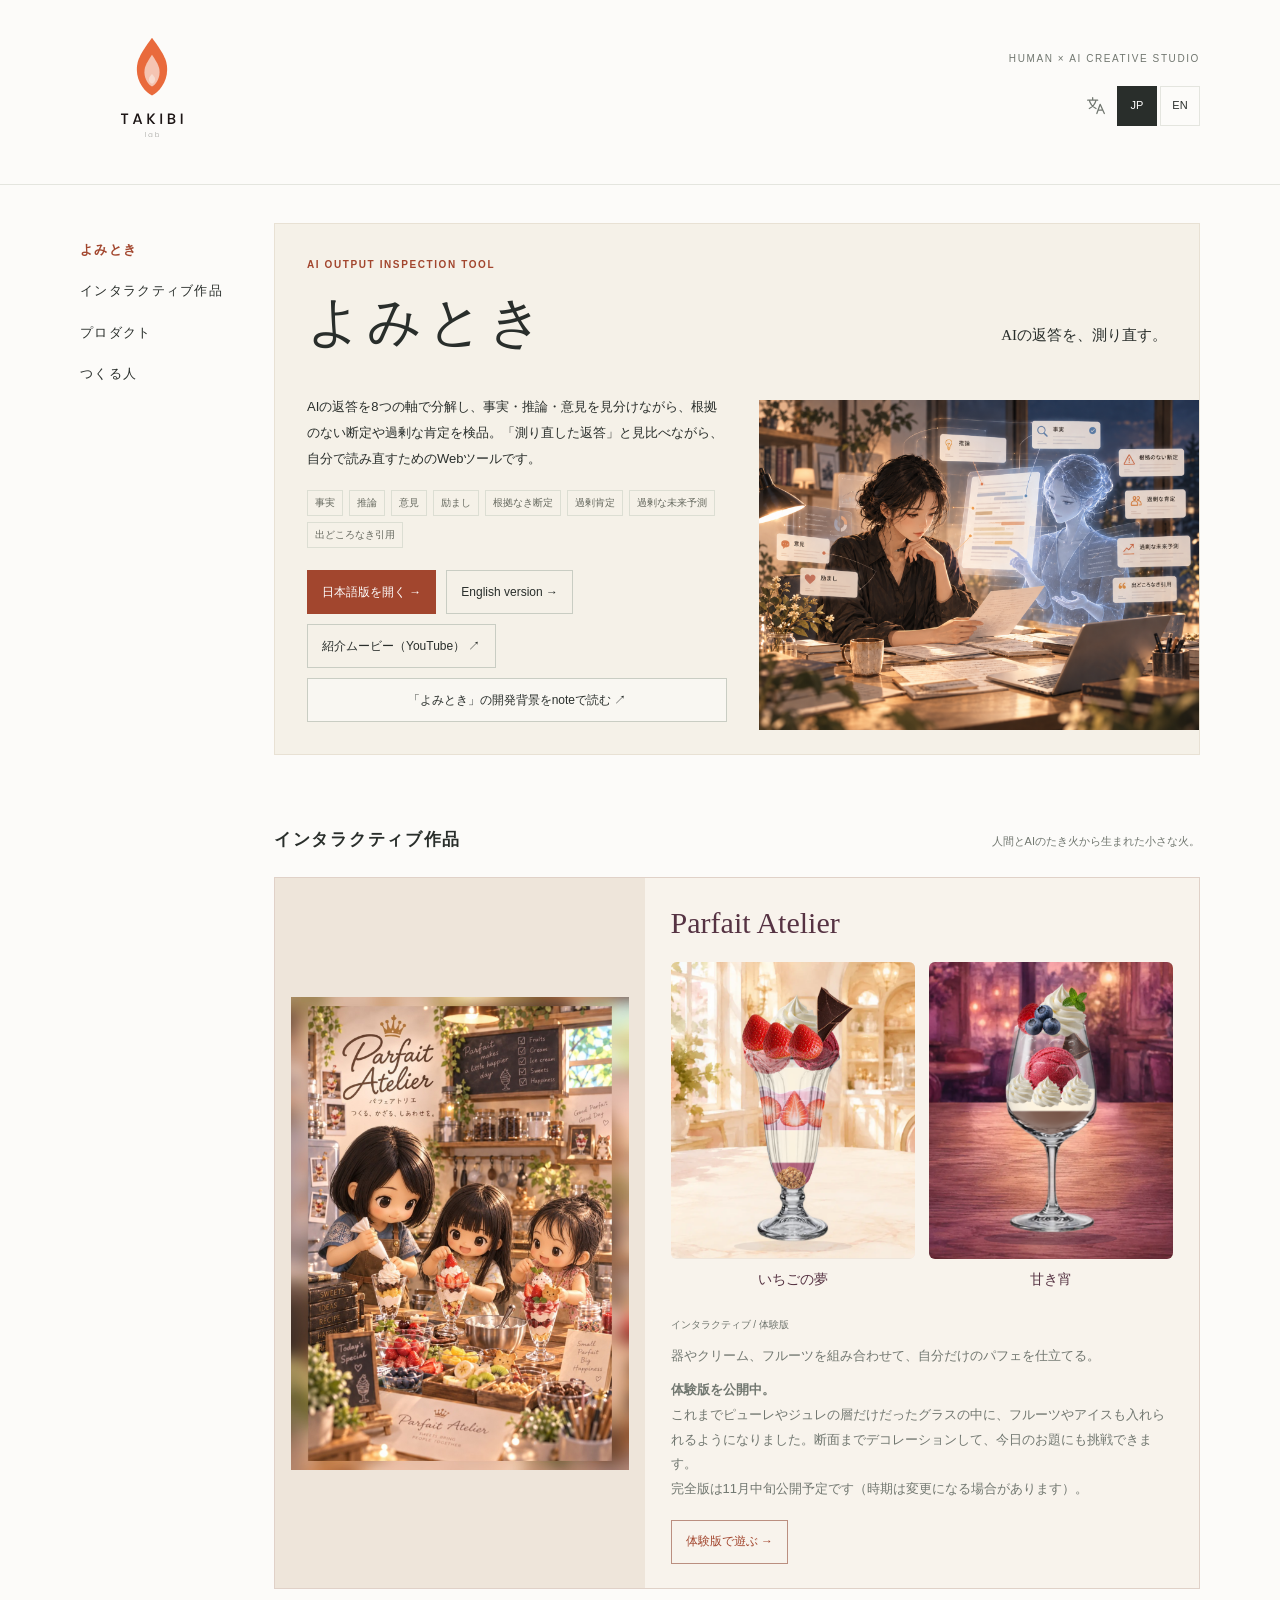
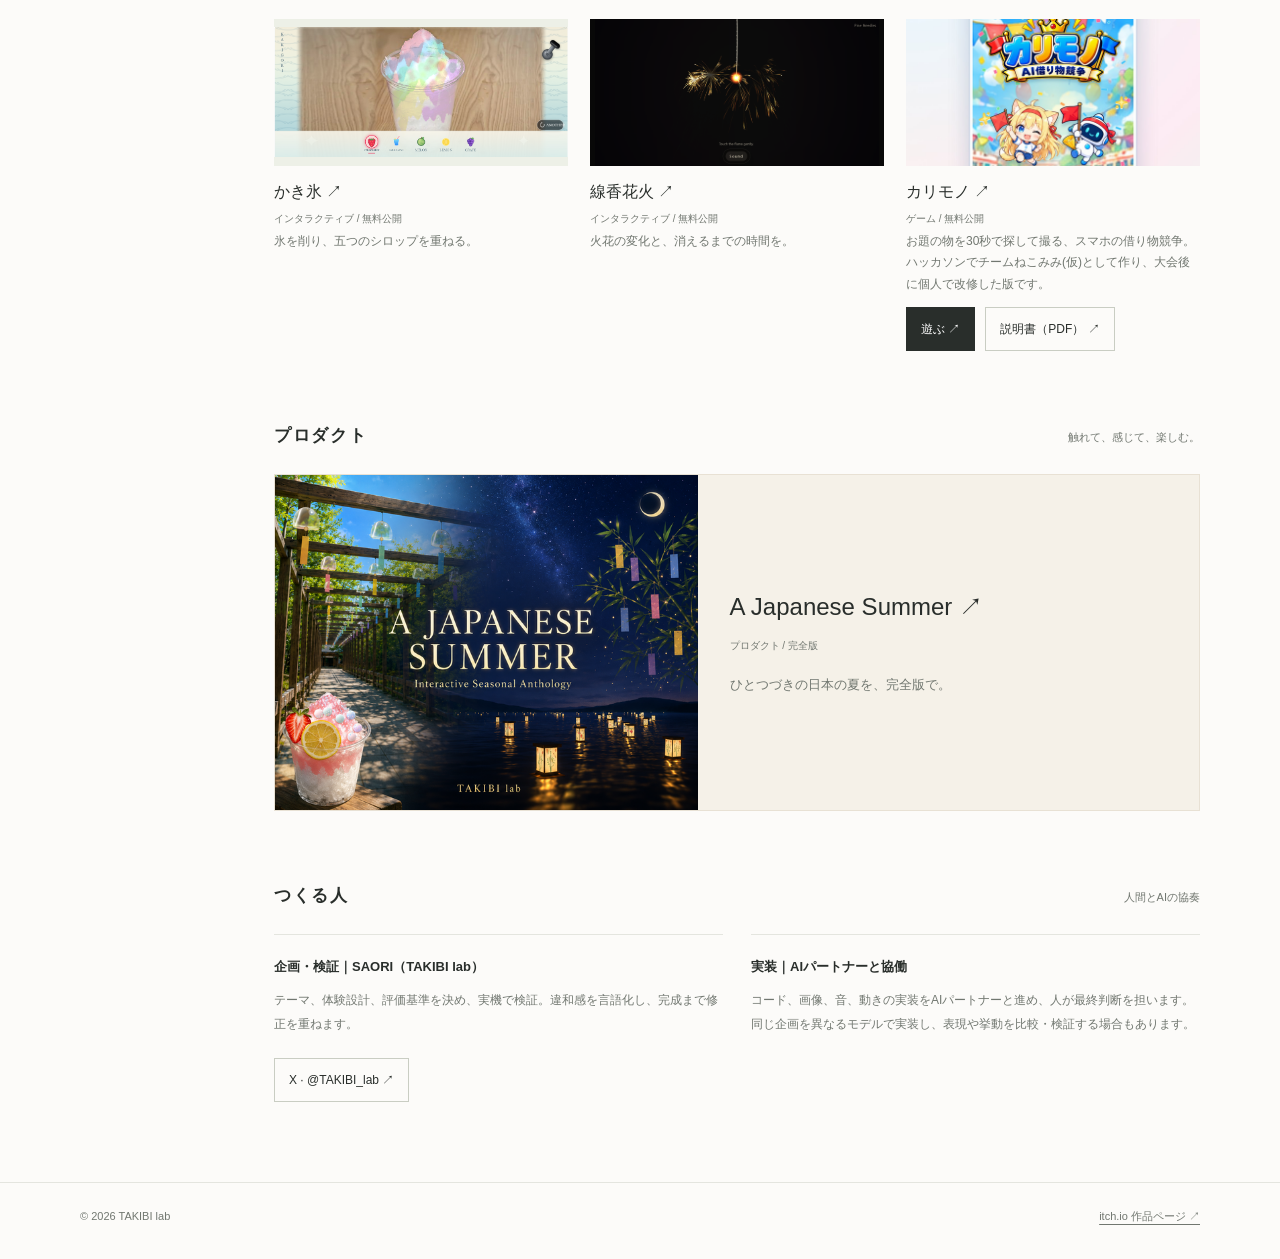
==== commit 6a953a5c: "カリモノのカードと説明書から「NEXT」を外す 作品一覧のカード名を「カリモノ」「Karimono」にし、説明書の注記と PDFのタイトルからも「NEXT」を外した。  Co-Authored-By:" ====
--- a/index.html
+++ b/index.html
@@ -96,7 +96,7 @@
           <div class="gallery-card karimono-card">
             <a class="card-link" href="https://karimono-next.st066053.chatgpt.site/" target="_blank" rel="noopener">
               <div class="gallery-image"><img src="./assets/work-karimono-next.jpg" width="1200" height="600" alt="カリモノ AI借り物競争のタイトル画面。旗を振るねこ耳の女の子とロボットが運動会の会場ではしゃいでいる" loading="lazy"></div>
-              <div class="gallery-caption"><h3>カリモノ NEXT ↗</h3><span>ゲーム / 無料公開</span></div>
+              <div class="gallery-caption"><h3>カリモノ ↗</h3><span>ゲーム / 無料公開</span></div>
             </a>
             <p>お題の物を30秒で探して撮る、スマホの借り物競争。ハッカソンでチームねこみみ(仮)として作り、大会後に個人で改修した版です。</p>
             <div class="button-row"><a class="button primary-link" href="https://karimono-next.st066053.chatgpt.site/" target="_blank" rel="noopener">遊ぶ ↗</a><a class="button" href="./assets/karimono-next-guide.pdf" target="_blank" rel="noopener">説明書（PDF） ↗</a></div>
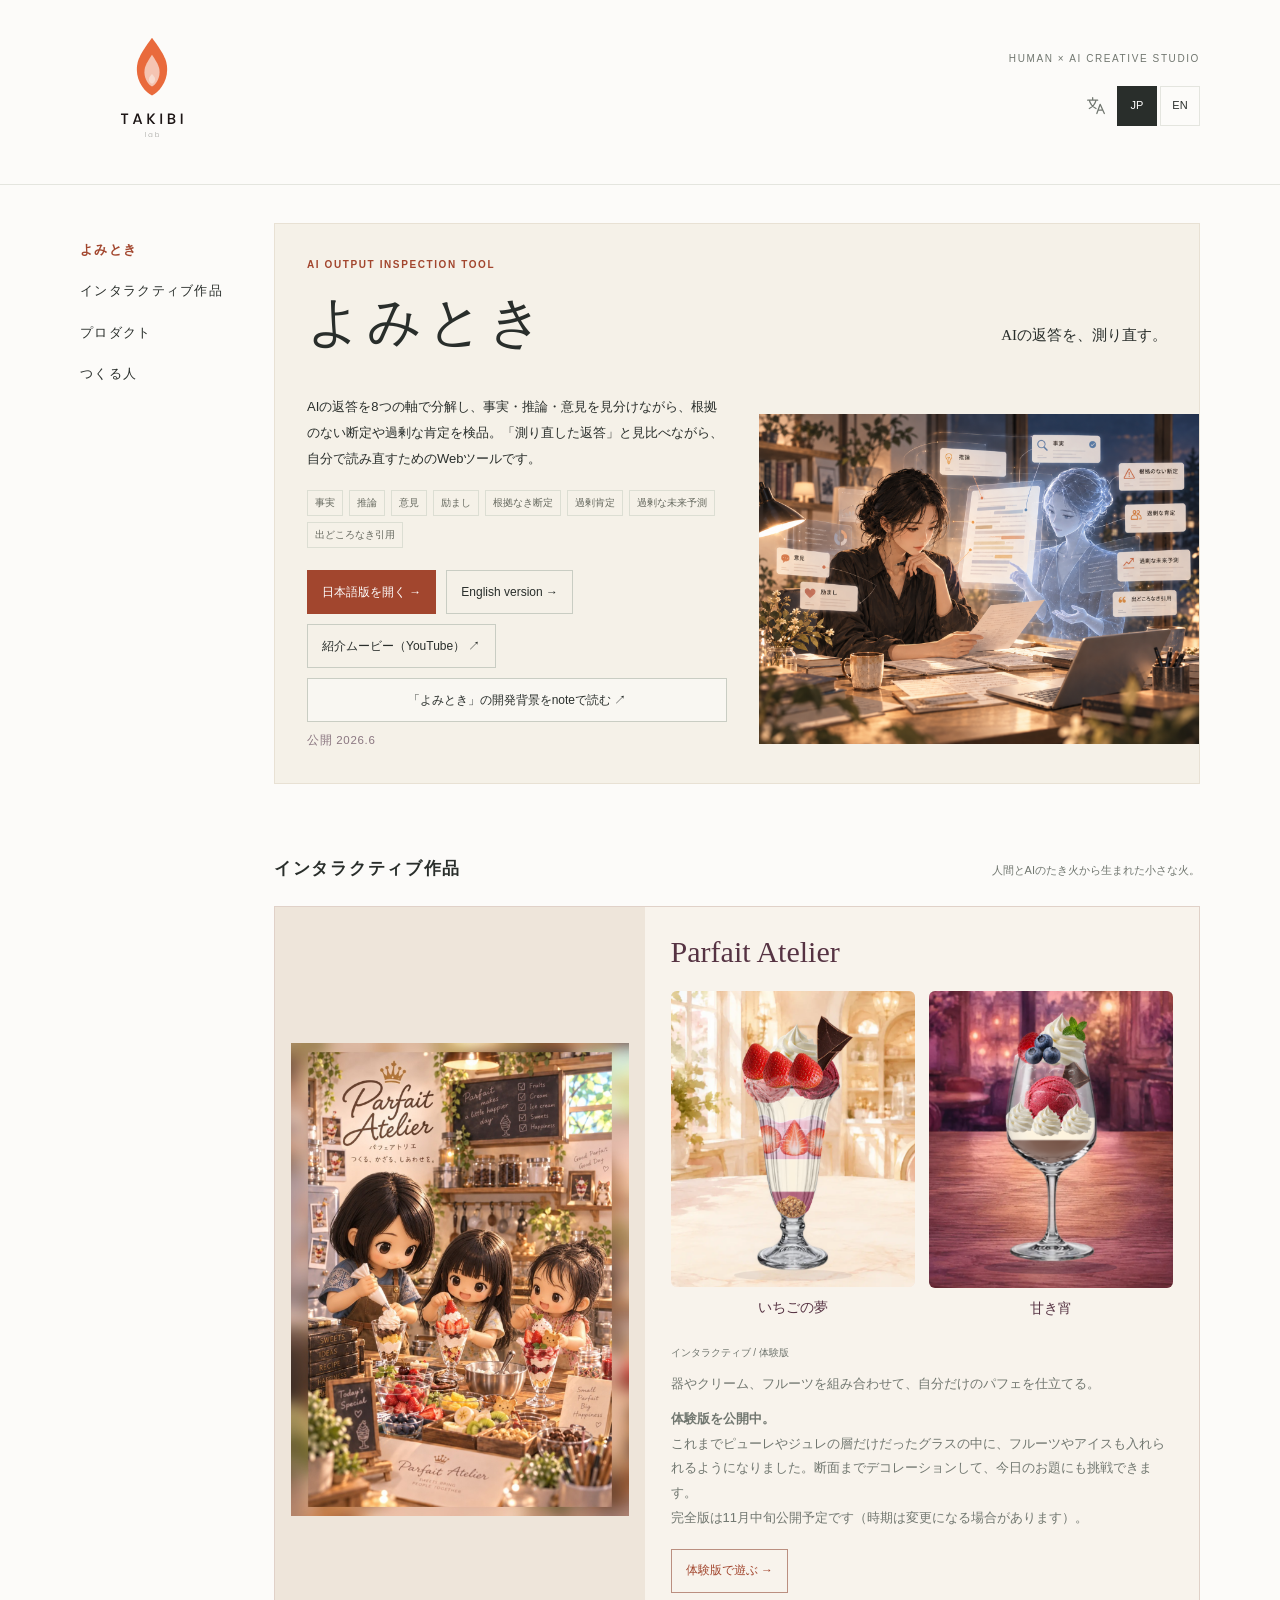
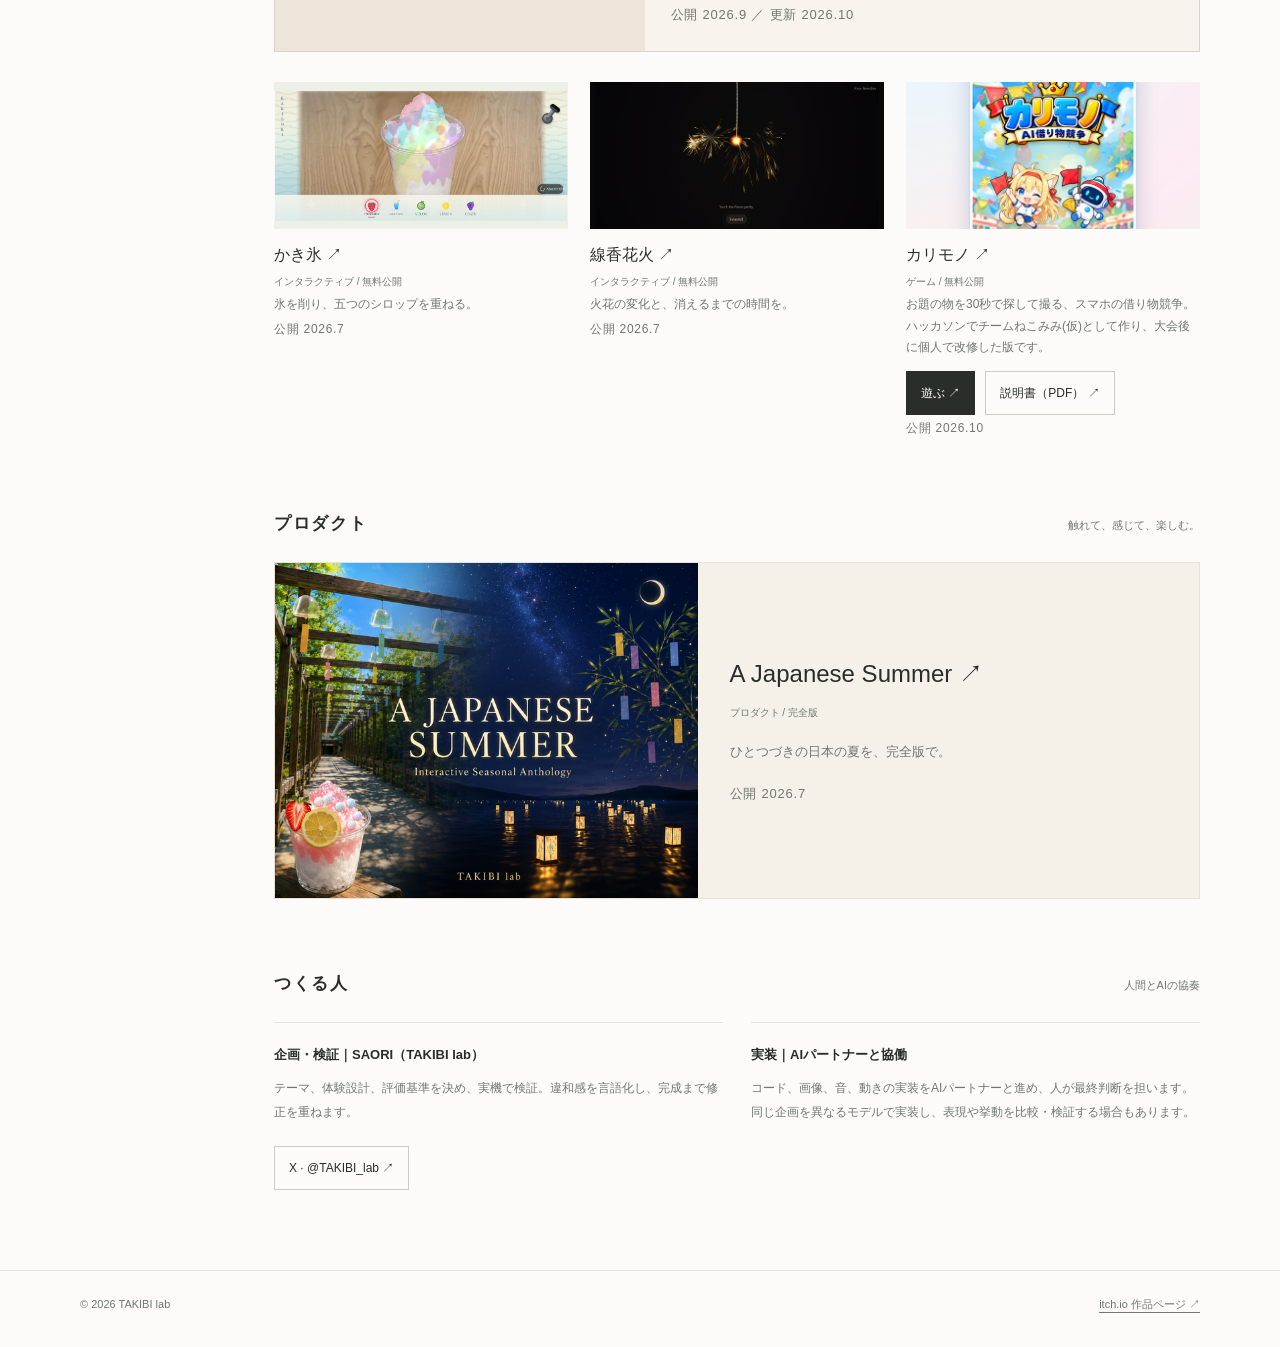
==== commit b1b74ba0: "Add files via upload" ====
--- a/index.html
+++ b/index.html
@@ -10,6 +10,7 @@
   <link rel="alternate" hreflang="en" href="https://takibi-tools.github.io/takibi-lab/index-en.html">
   <link rel="alternate" hreflang="x-default" href="https://takibi-tools.github.io/takibi-lab/">
   <link rel="stylesheet" href="./assets/site.css?v=20261025-three-columns">
+<style>.work-date{margin:8px 0 0;font-size:11.5px;letter-spacing:.06em;color:#8a7680;font-variant-numeric:tabular-nums}</style>
 </head>
 
 <body>
@@ -56,7 +57,7 @@
           <a class="button" href="./yomitoki-en.html">English version →</a>
           <a class="button" href="https://www.youtube.com/watch?v=TgdlngfoaKg" target="_blank" rel="noopener">紹介ムービー（YouTube） ↗</a>
           <a class="button" href="https://note.com/joyful_seal7155/n/ndeef9d52bc6b" target="_blank" rel="noopener">「よみとき」の開発背景をnoteで読む ↗</a>
-        </div>
+        </div><p class="work-date">公開 2026.6</p>
             </div>
           </div>
           <div class="feature-art">
@@ -80,26 +81,26 @@
               <div class="gallery-caption"><span>インタラクティブ / 体験版</span></div>
               <p>器やクリーム、フルーツを組み合わせて、自分だけのパフェを仕立てる。</p>
               <p><strong>体験版を公開中。</strong><br>これまでピューレやジュレの層だけだったグラスの中に、フルーツやアイスも入れられるようになりました。断面までデコレーションして、今日のお題にも挑戦できます。<br>完全版は11月中旬公開予定です（時期は変更になる場合があります）。</p>
-              <span class="parfait-link">体験版で遊ぶ →</span>
+              <span class="parfait-link">体験版で遊ぶ →</span><p class="work-date">公開 2026.9 ／ 更新 2026.10</p>
             </div>
           </a>
           <a class="gallery-card" href="https://takibi-kakigori.netlify.app/" target="_blank" rel="noopener">
             <div class="gallery-image"><img src="./assets/work-kakigori-v2.png" width="1918" height="847" alt="カラフルなかき氷と5種類のシロップを選ぶ体験画面" loading="lazy"></div>
             <div class="gallery-caption"><h3>かき氷 ↗</h3><span>インタラクティブ / 無料公開</span></div>
             <p>氷を削り、五つのシロップを重ねる。</p>
-          </a>
+          <p class="work-date">公開 2026.7</p></a>
           <a class="gallery-card" href="https://takibi-senko-hanabi.netlify.app/" target="_blank" rel="noopener">
             <div class="gallery-image gallery-image-dark"><img src="./assets/work-hanabi-v2.png" width="1481" height="766" alt="暗闇に金色の火花が開く、線香花火の体験画面" loading="lazy"></div>
             <div class="gallery-caption"><h3>線香花火 ↗</h3><span>インタラクティブ / 無料公開</span></div>
             <p>火花の変化と、消えるまでの時間を。</p>
-          </a>
+          <p class="work-date">公開 2026.7</p></a>
           <div class="gallery-card karimono-card">
             <a class="card-link" href="https://karimono-next.st066053.chatgpt.site/" target="_blank" rel="noopener">
               <div class="gallery-image"><img src="./assets/work-karimono-next.jpg" width="1200" height="600" alt="カリモノ AI借り物競争のタイトル画面。旗を振るねこ耳の女の子とロボットが運動会の会場ではしゃいでいる" loading="lazy"></div>
               <div class="gallery-caption"><h3>カリモノ ↗</h3><span>ゲーム / 無料公開</span></div>
             </a>
             <p>お題の物を30秒で探して撮る、スマホの借り物競争。ハッカソンでチームねこみみ(仮)として作り、大会後に個人で改修した版です。</p>
-            <div class="button-row"><a class="button primary-link" href="https://karimono-next.st066053.chatgpt.site/" target="_blank" rel="noopener">遊ぶ ↗</a><a class="button" href="./assets/karimono-next-guide.pdf" target="_blank" rel="noopener">説明書（PDF） ↗</a></div>
+            <div class="button-row"><a class="button primary-link" href="https://karimono-next.st066053.chatgpt.site/" target="_blank" rel="noopener">遊ぶ ↗</a><a class="button" href="./assets/karimono-next-guide.pdf" target="_blank" rel="noopener">説明書（PDF） ↗</a></div><p class="work-date">公開 2026.10</p>
           </div>
         </div>
       </section>
@@ -109,7 +110,7 @@
           <a class="gallery-card product-card" href="https://takibilab.itch.io/" target="_blank" rel="noopener">
             <div class="gallery-image"><img src="./assets/work-summer.png" width="630" height="500" alt="風鈴、七夕、灯籠を描いたA Japanese Summerのカバー" loading="lazy"></div>
             <div class="product-copy"><div class="gallery-caption"><h3>A Japanese Summer ↗</h3><span>プロダクト / 完全版</span></div>
-            <p>ひとつづきの日本の夏を、完全版で。</p>
+            <p>ひとつづきの日本の夏を、完全版で。</p><p class="work-date">公開 2026.7</p>
             </div>
           </a>
       </section>
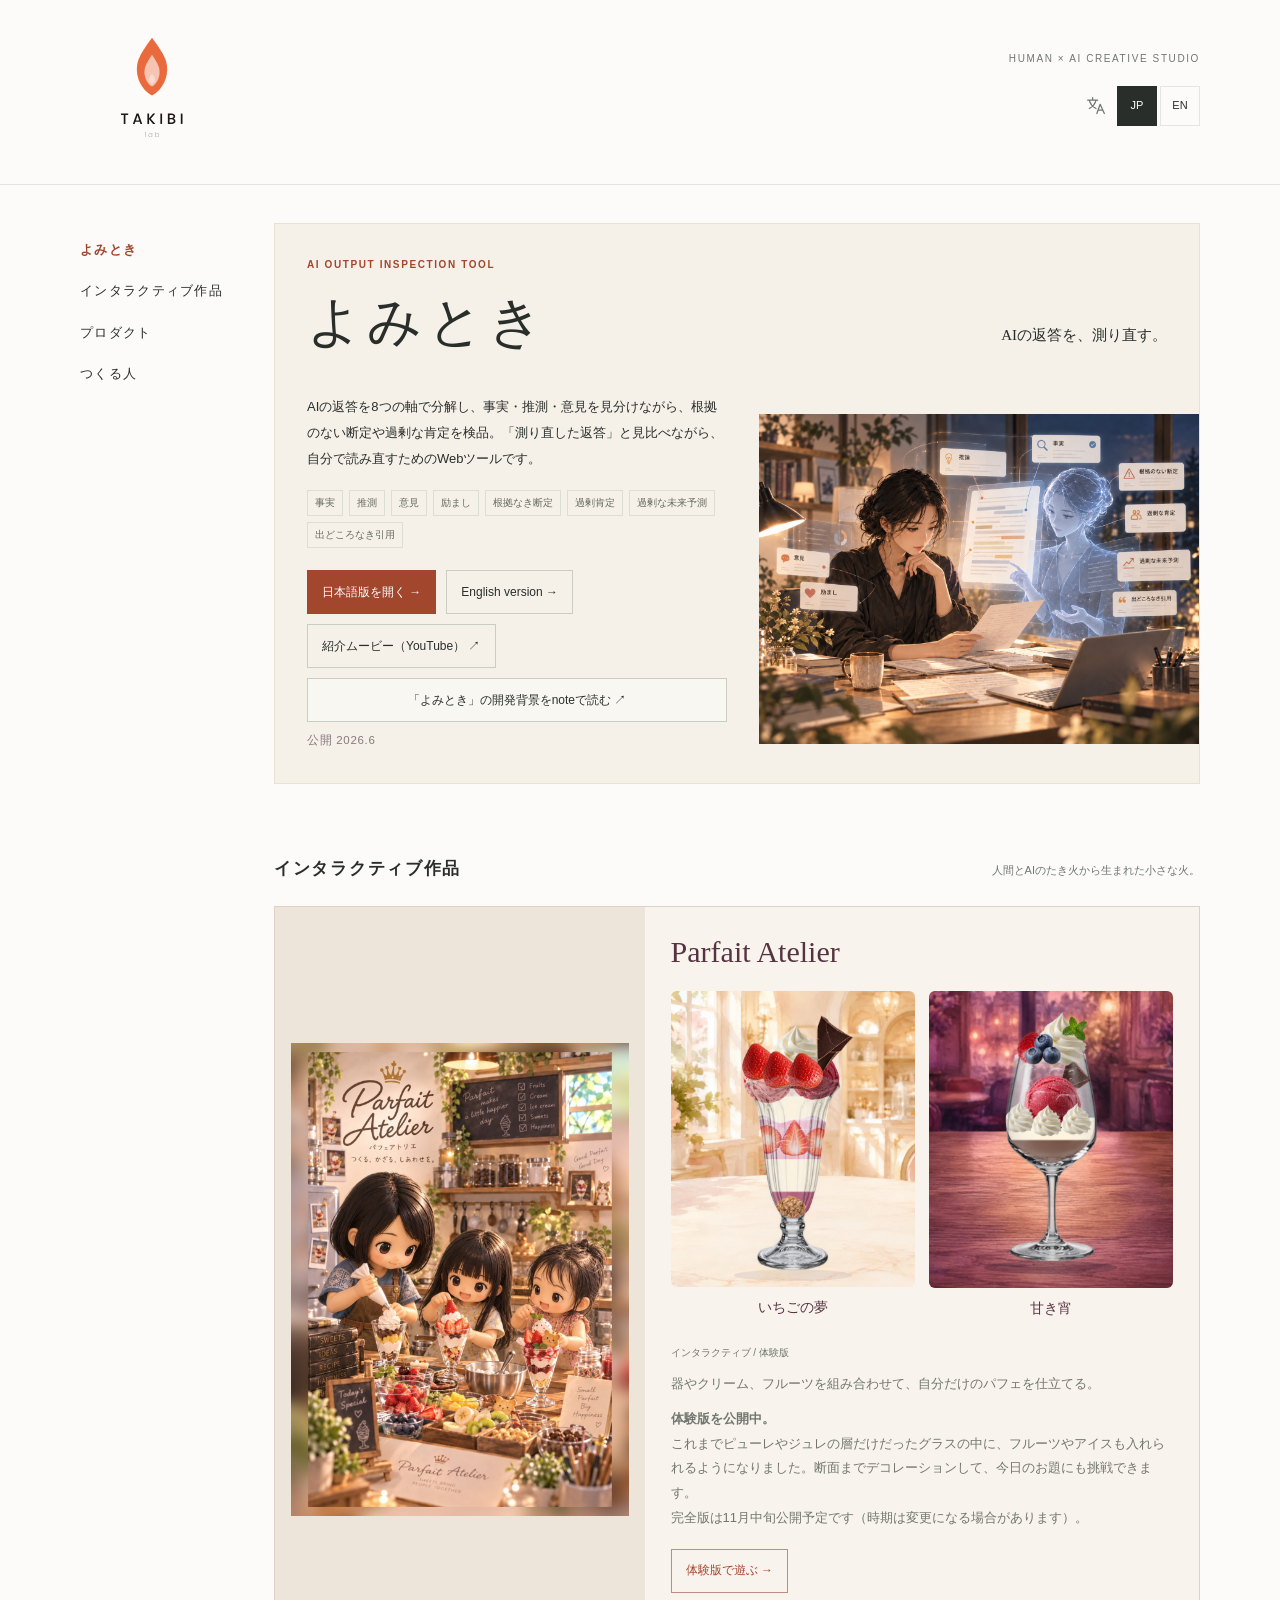
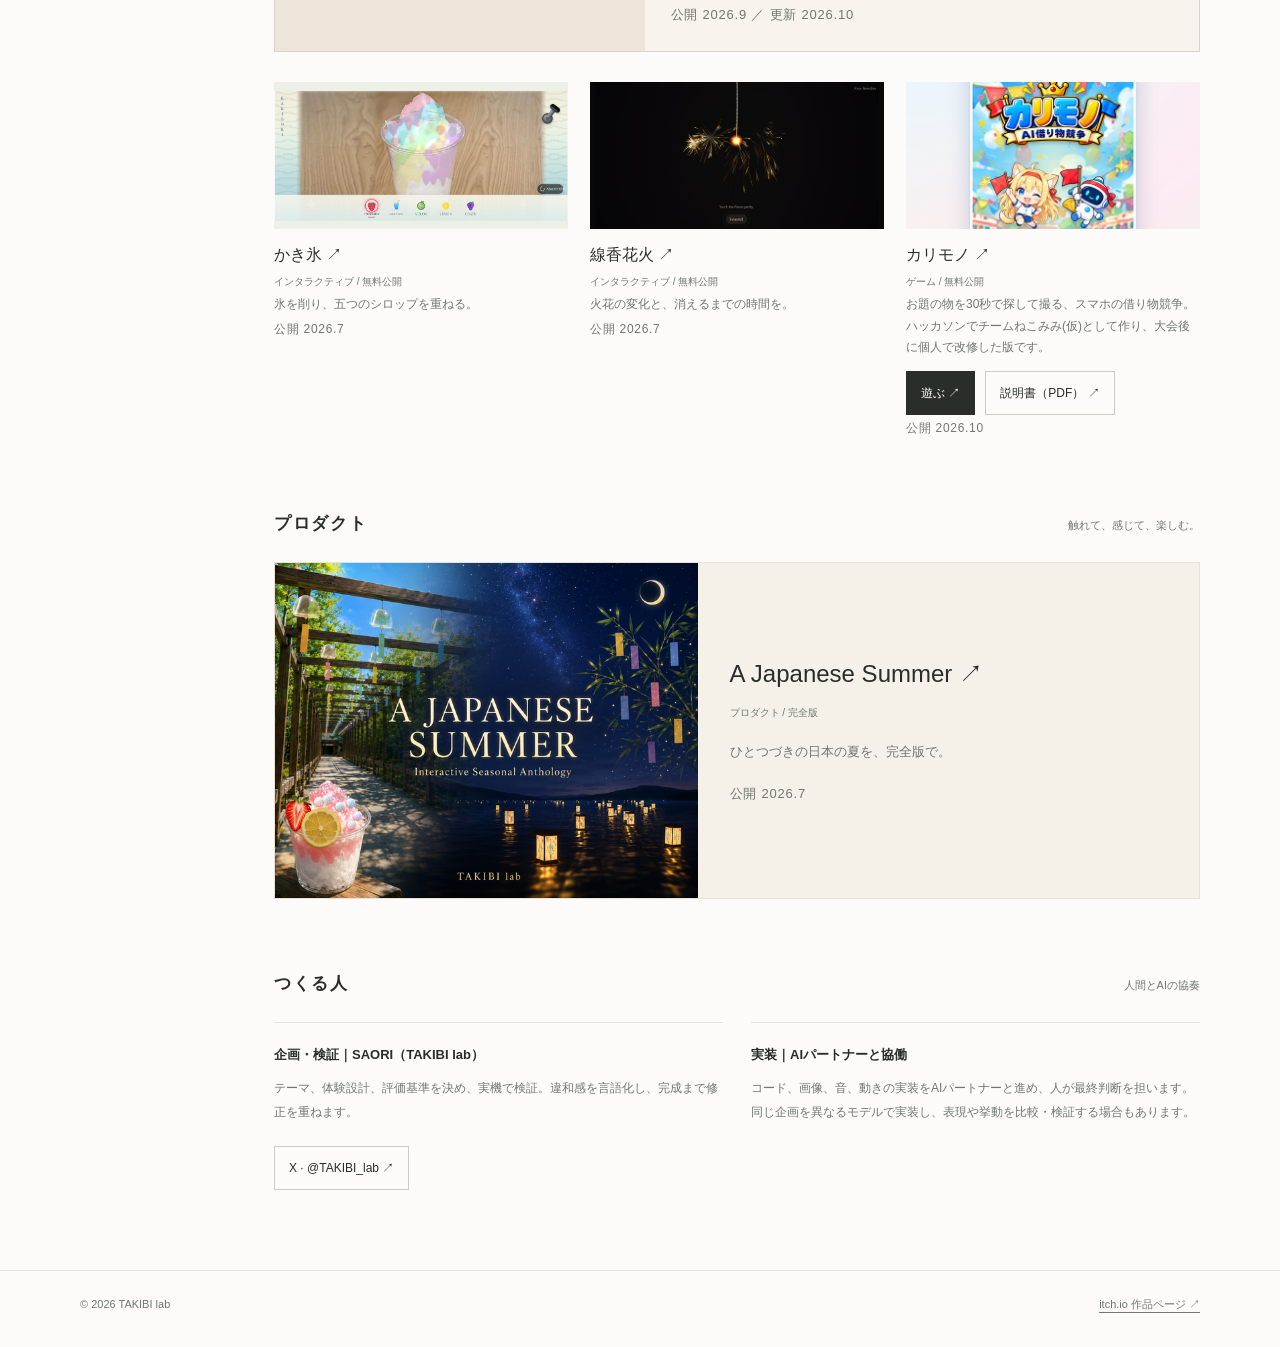
==== commit 24b0b46d: "よみときの紹介文：区分「推論」を「推測」に改める よみとき本体の区分名の変更（推論→推測）に合わせ、 入口ページの説明文・8軸の一覧・絵の代替テキストを「推測」にそろえた。 絵そのもの（yomitok" ====
--- a/index.html
+++ b/index.html
@@ -47,9 +47,9 @@
         </div>
             </div>
             <div class="feature-details">
-        <p class="description">AIの返答を8つの軸で分解し、事実・推論・意見を見分けながら、根拠のない断定や過剰な肯定を検品。「測り直した返答」と見比べながら、自分で読み直すためのWebツールです。</p>
+        <p class="description">AIの返答を8つの軸で分解し、事実・推測・意見を見分けながら、根拠のない断定や過剰な肯定を検品。「測り直した返答」と見比べながら、自分で読み直すためのWebツールです。</p>
         <ul class="axes" aria-label="検品する8つの軸">
-          <li>事実</li><li>推論</li><li>意見</li><li>励まし</li>
+          <li>事実</li><li>推測</li><li>意見</li><li>励まし</li>
           <li>根拠なき断定</li><li>過剰肯定</li><li>過剰な未来予測</li><li>出どころなき引用</li>
         </ul>
         <div class="button-row">
@@ -61,7 +61,7 @@
             </div>
           </div>
           <div class="feature-art">
-            <img src="./assets/yomitoki-illustration-v2.png" width="1448" height="1086" alt="人とAIが文章を読み解き、事実・推論・意見など8つの軸で検品するイメージイラスト" fetchpriority="high">
+            <img src="./assets/yomitoki-illustration-v2.png" width="1448" height="1086" alt="人とAIが文章を読み解き、事実・推測・意見など8つの軸で検品するイメージイラスト" fetchpriority="high">
           </div>
         </article>
       </section>
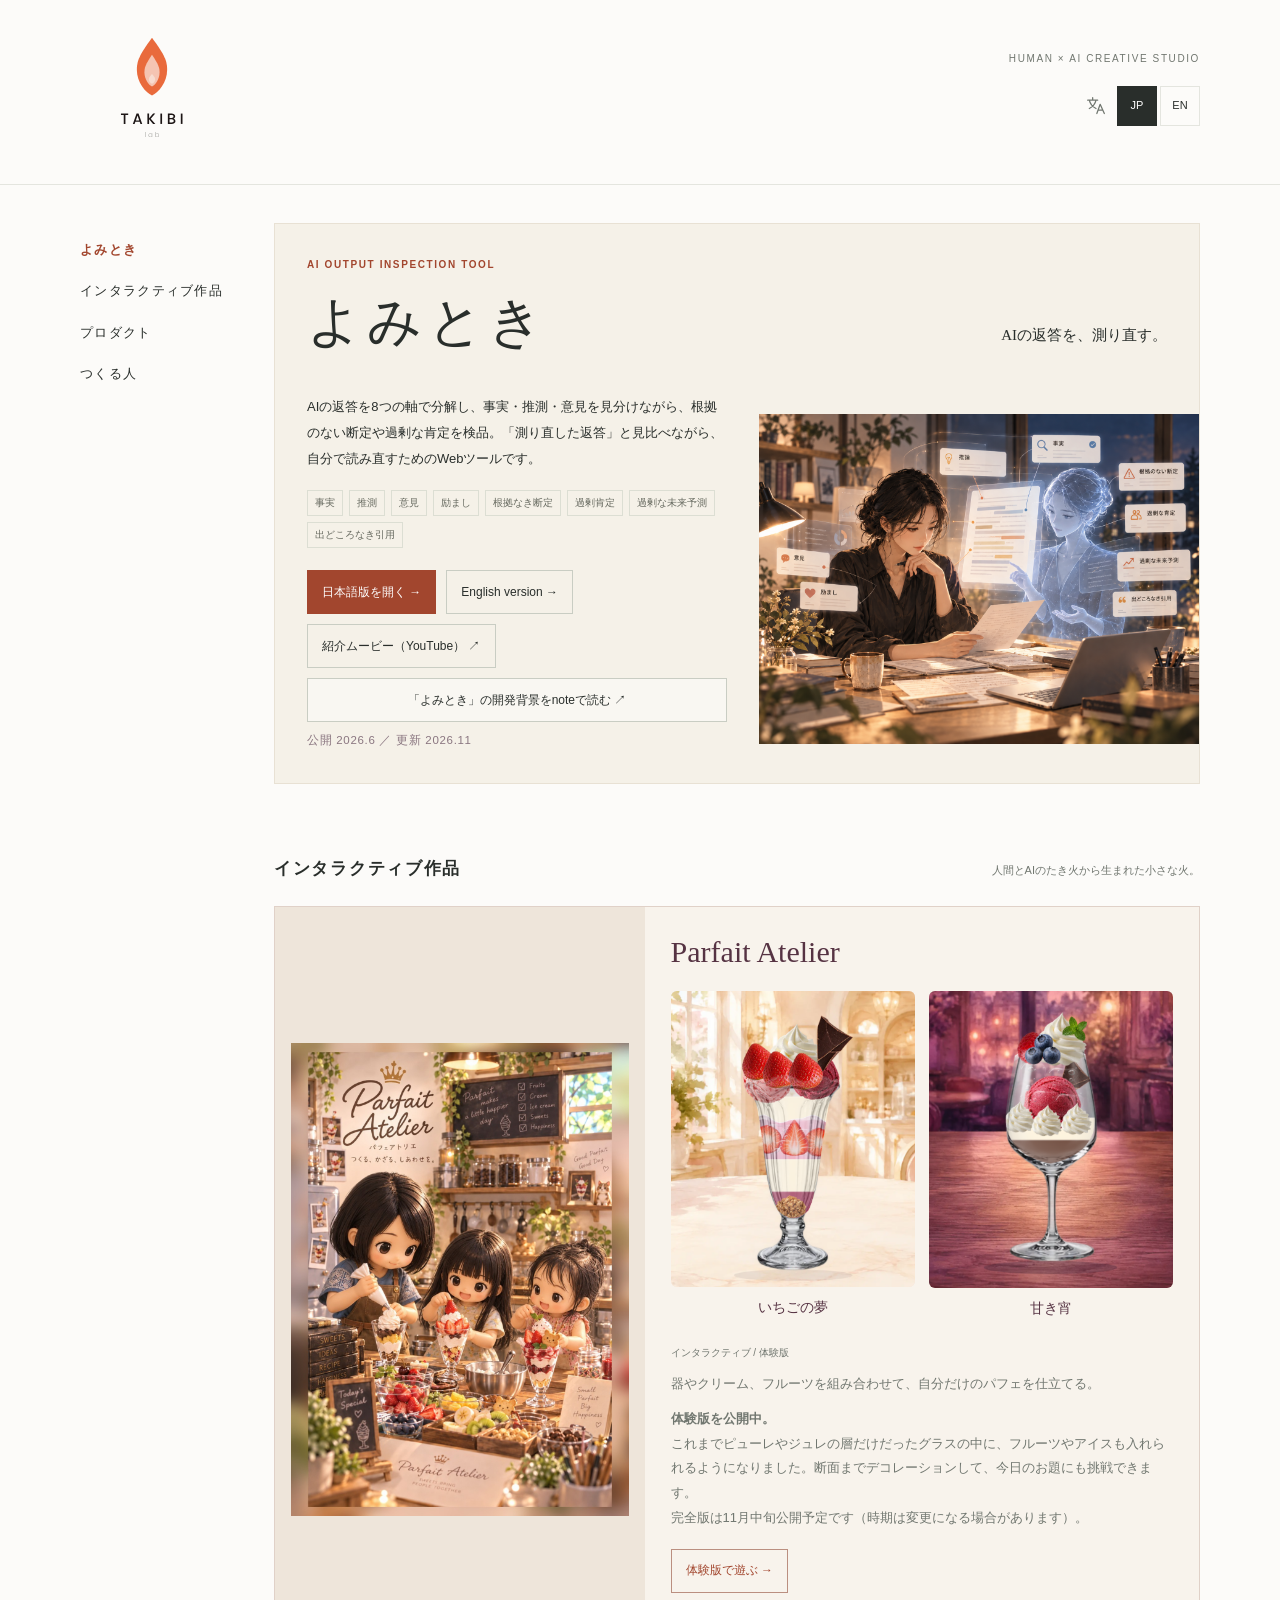
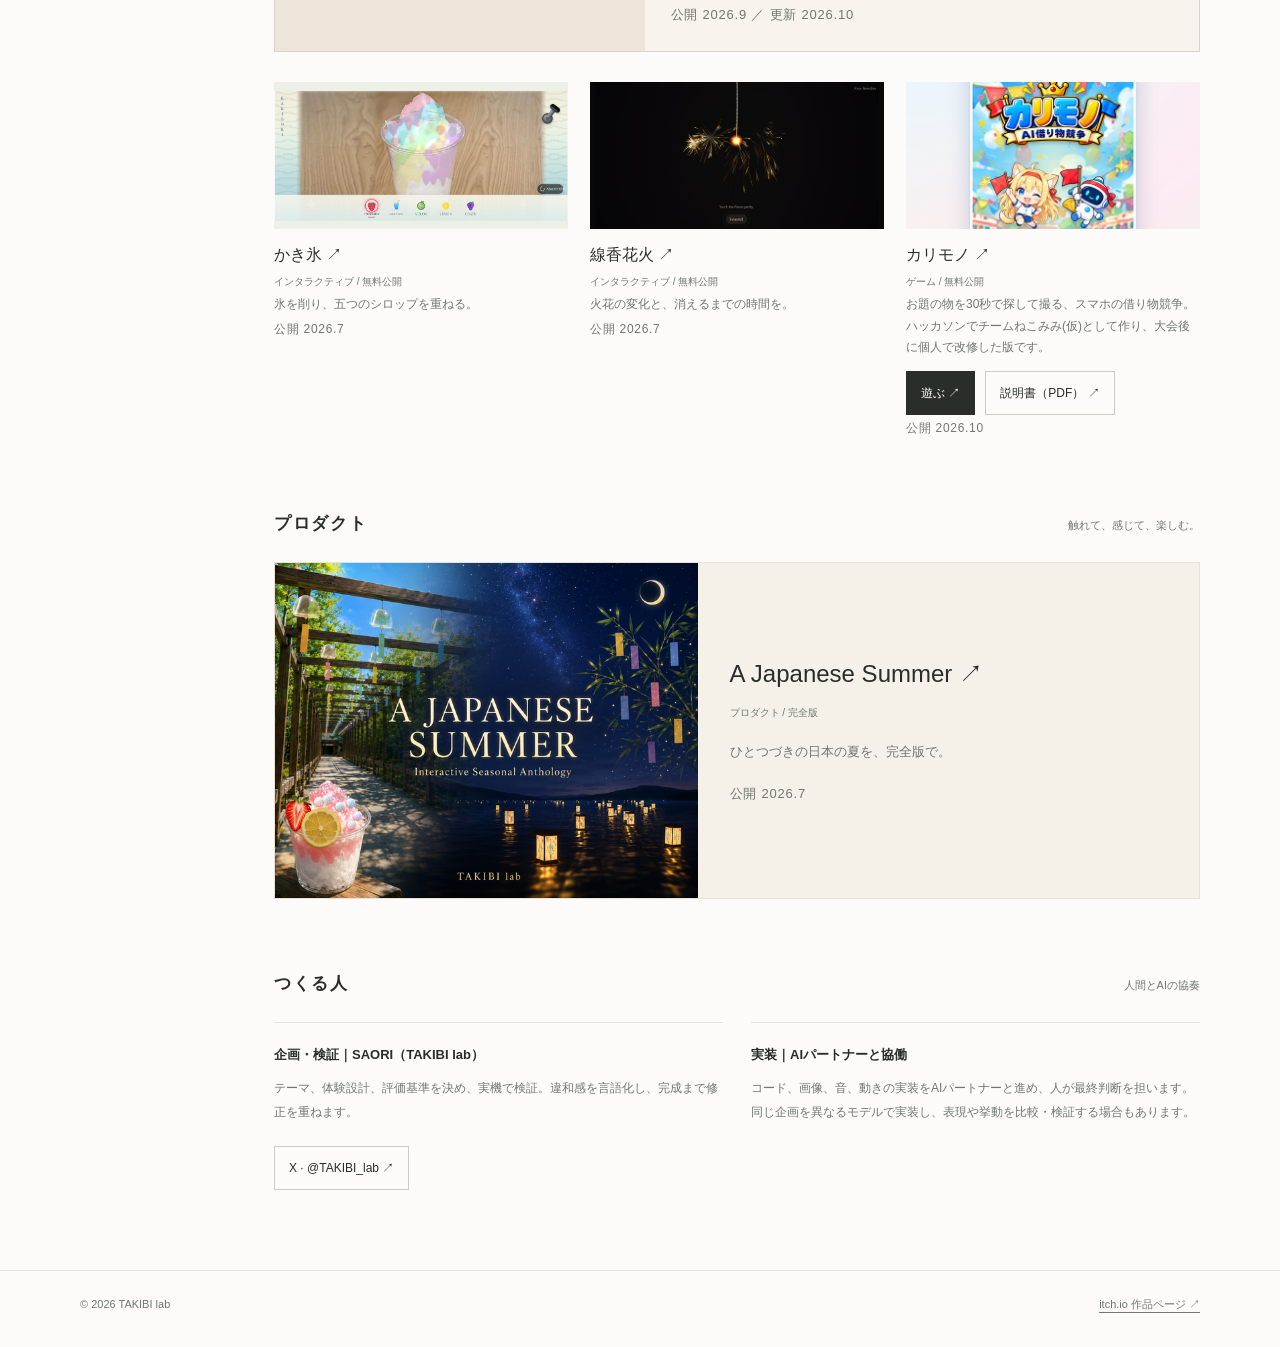
==== commit 25272fb6: "よみときのカードに更新 2026.11 を追加" ====
--- a/index.html
+++ b/index.html
@@ -57,7 +57,7 @@
           <a class="button" href="./yomitoki-en.html">English version →</a>
           <a class="button" href="https://www.youtube.com/watch?v=TgdlngfoaKg" target="_blank" rel="noopener">紹介ムービー（YouTube） ↗</a>
           <a class="button" href="https://note.com/joyful_seal7155/n/ndeef9d52bc6b" target="_blank" rel="noopener">「よみとき」の開発背景をnoteで読む ↗</a>
-        </div><p class="work-date">公開 2026.6</p>
+        </div><p class="work-date">公開 2026.6 ／ 更新 2026.11</p>
             </div>
           </div>
           <div class="feature-art">
